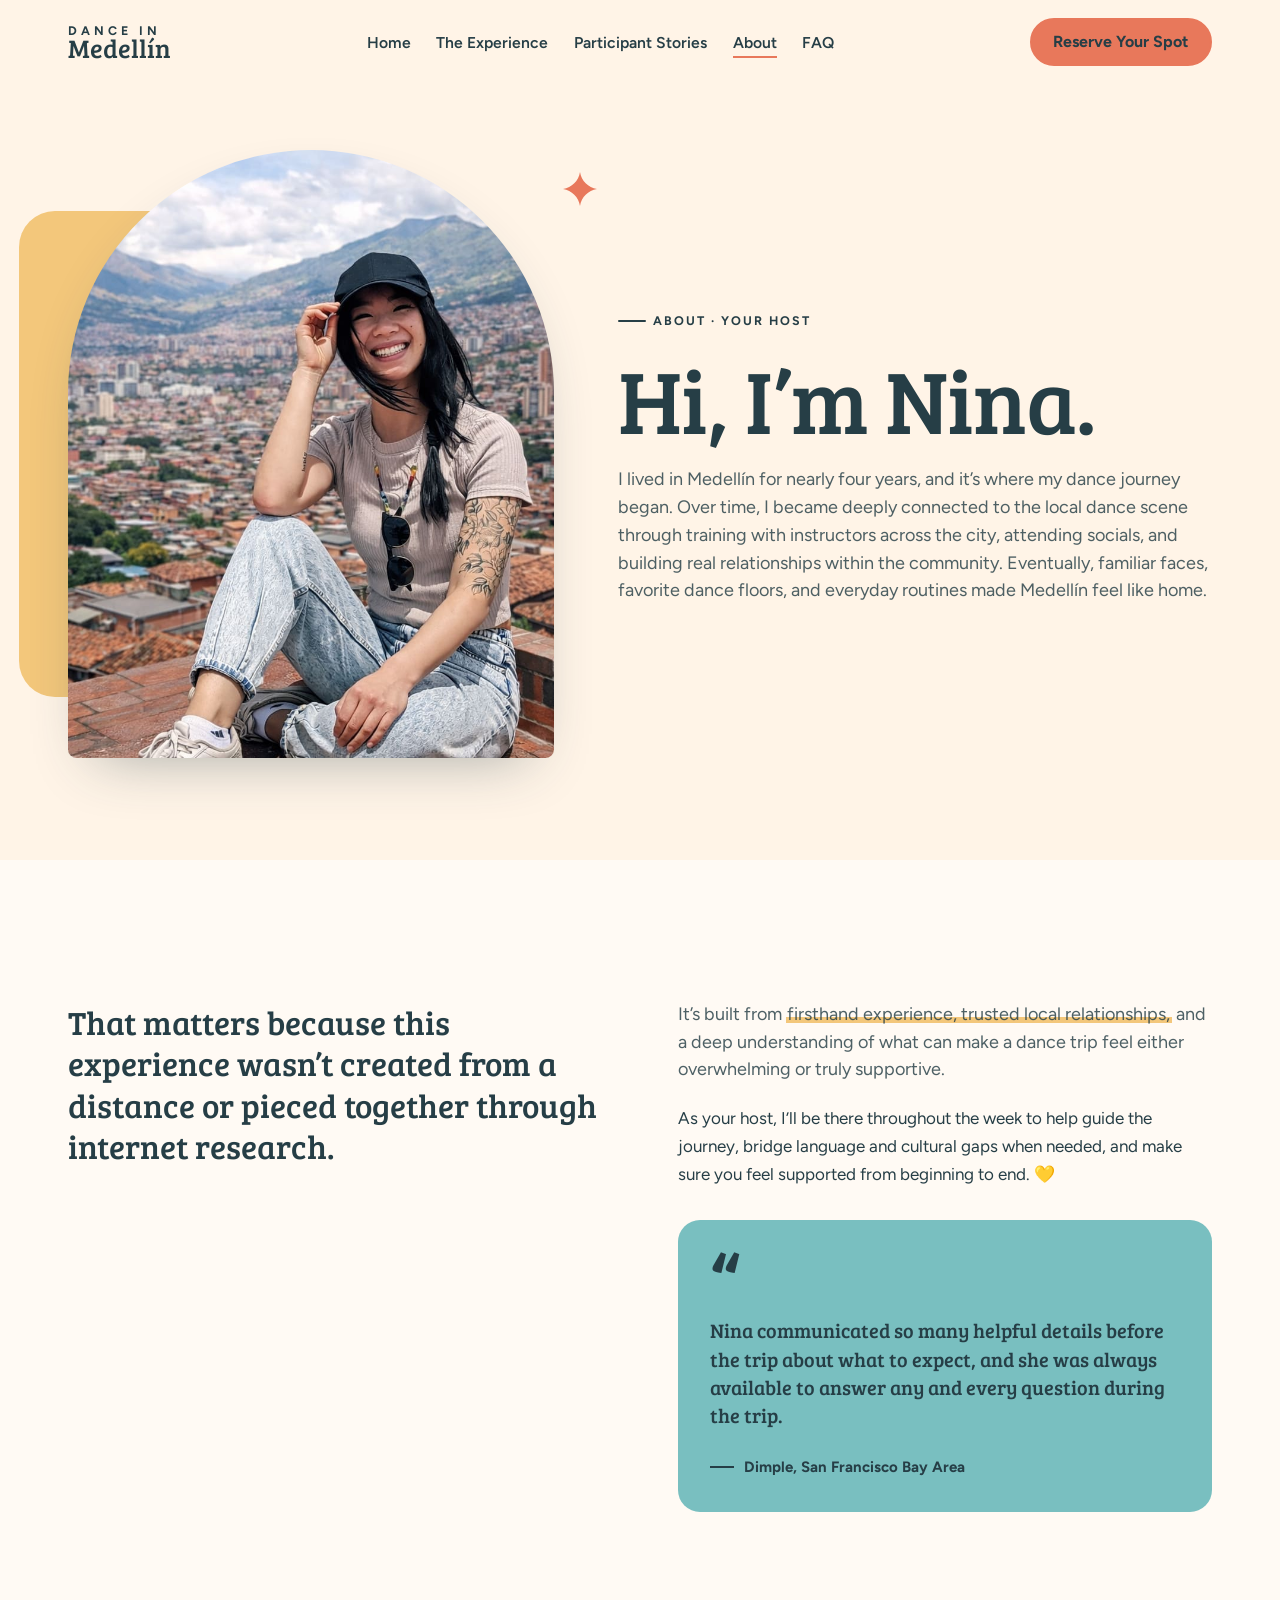
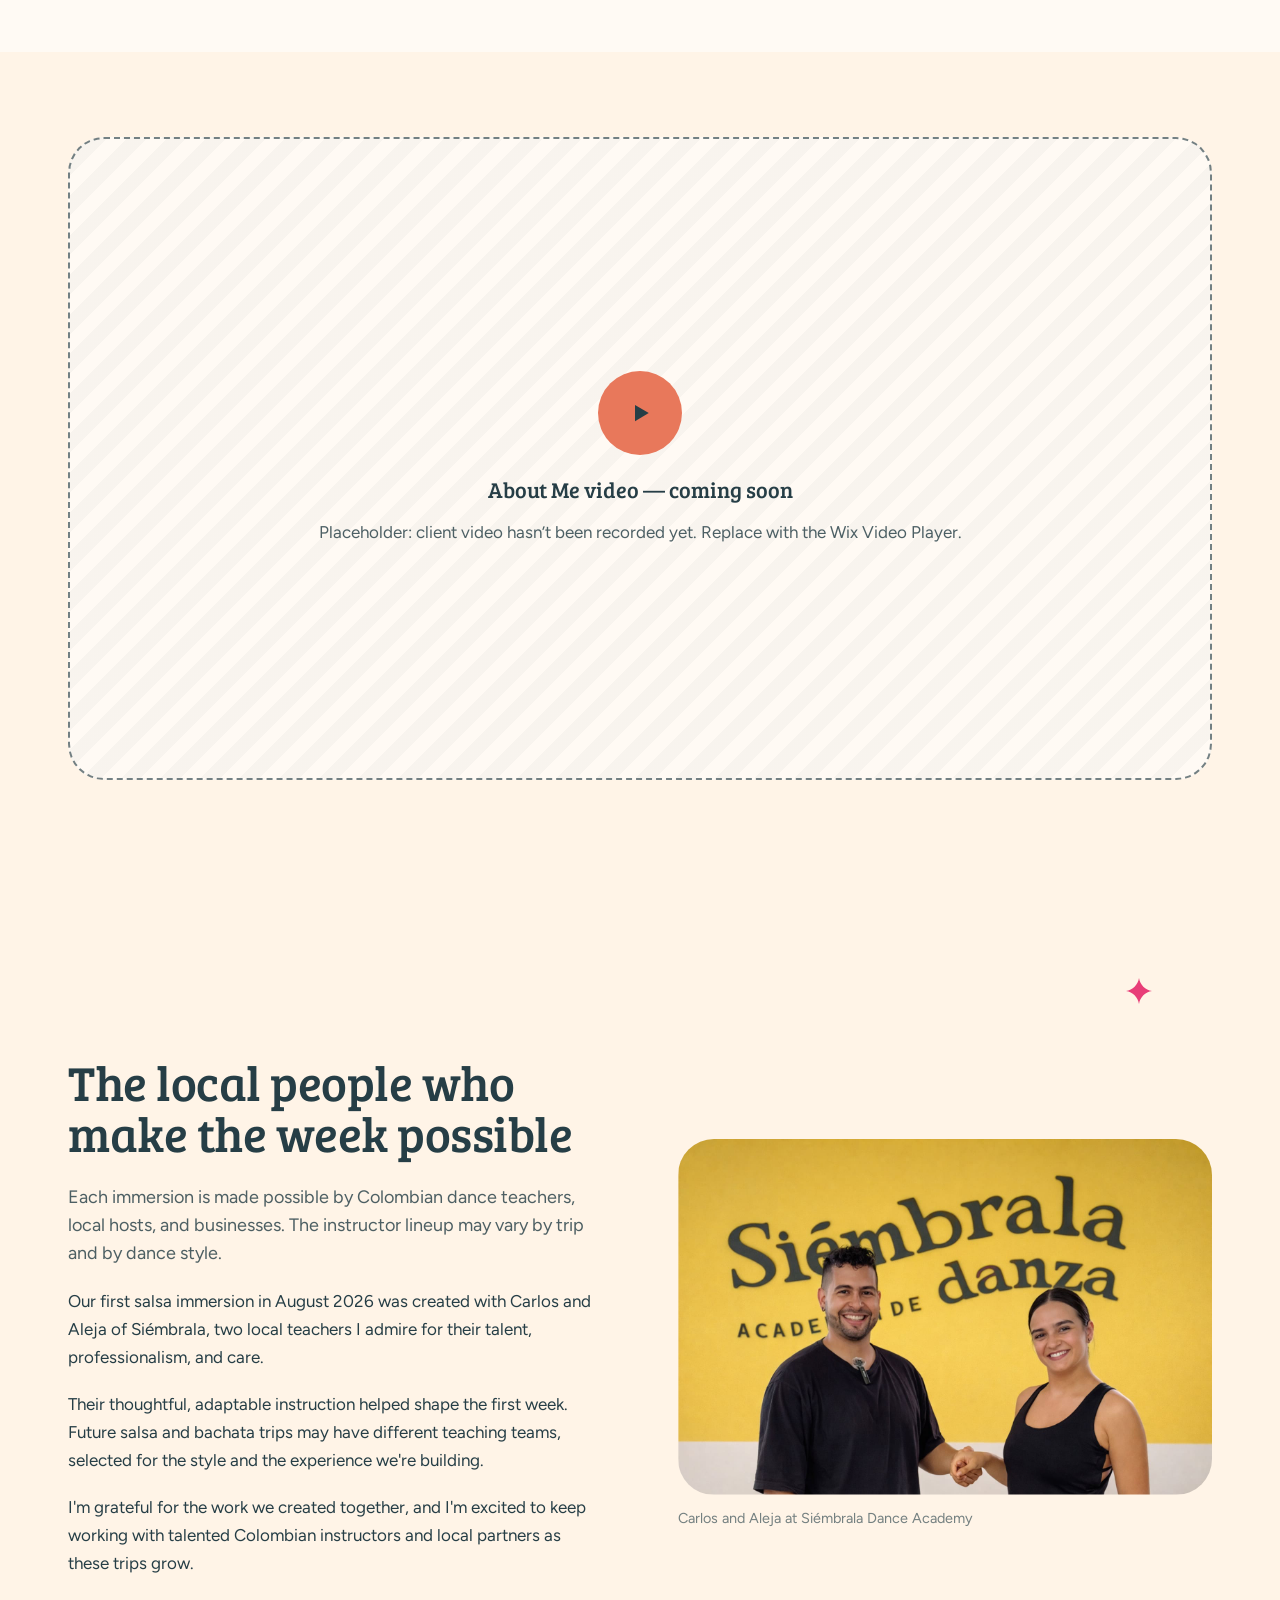
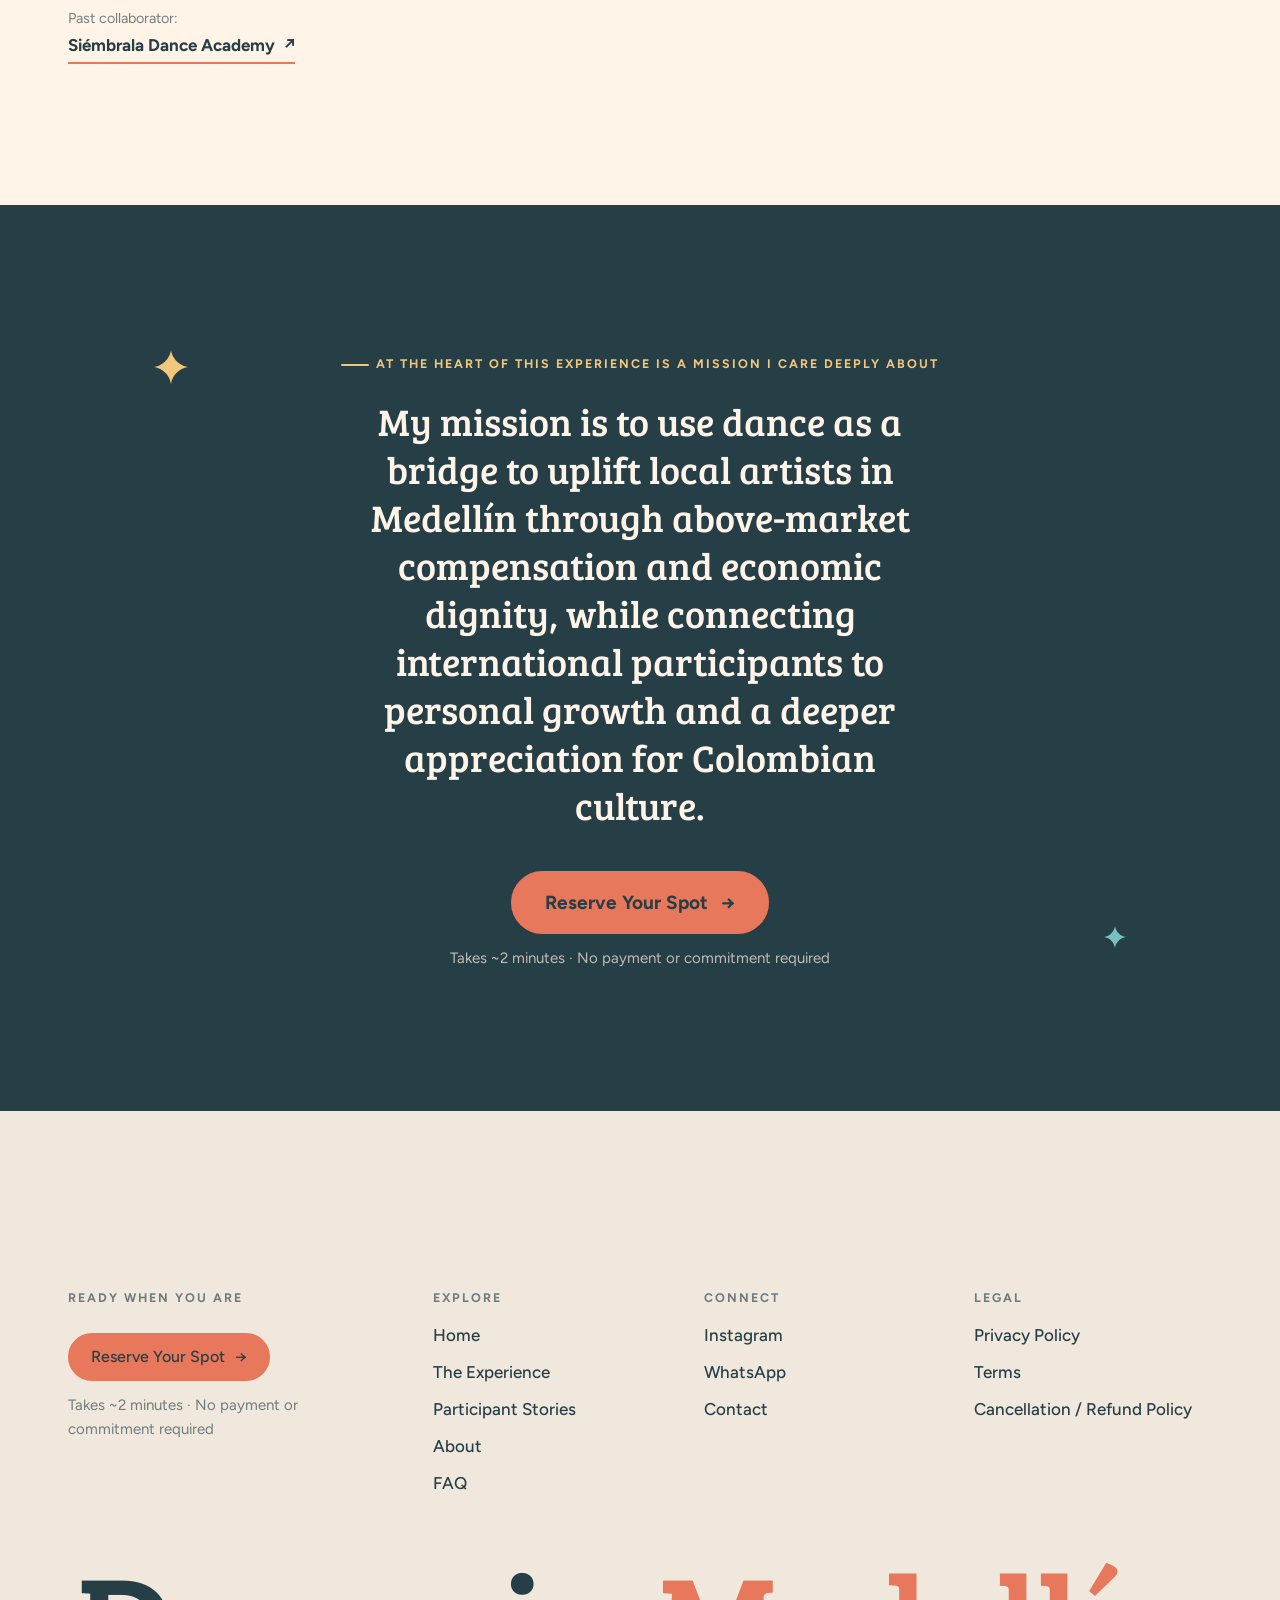
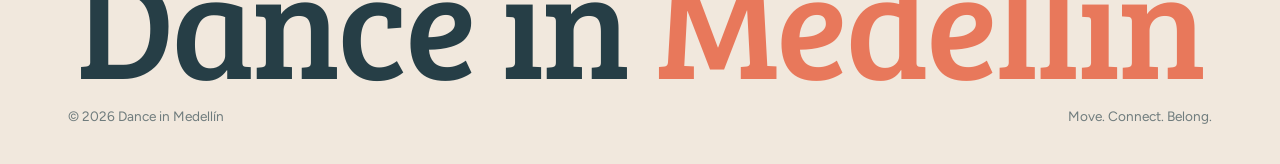
==== about.html @ c053b413 "Dance in Medellín website reference build Co-Authored-By: Claude Opus 5.5 <noreply@anthropic.com>" ====
<!doctype html>
<html lang="en" class="no-js">
<head>
  <meta charset="utf-8">
  <meta name="viewport" content="width=device-width, initial-scale=1">
  <title>Hi, I’m Nina | About Dance in Medellín</title>
  <meta name="description" content="Nina lived in Medellín for nearly four years. Dance in Medellín is built from firsthand experience, trusted local relationships, and Colombian dance teachers and partners.">
  <link rel="preconnect" href="https://fonts.googleapis.com">
  <link rel="preconnect" href="https://fonts.gstatic.com" crossorigin>
  <link href="https://fonts.googleapis.com/css2?family=Bree+Serif&family=Figtree:wght@400;500;600;700&display=swap" rel="stylesheet">
  <link rel="stylesheet" href="css/styles.css">
</head>
<body data-page="about">
<main id="main">

  <!-- ============ HERO ============ -->
  <section class="page-hero" data-mouse>
    <span class="spark" style="--s:34px;--c:var(--papaya);top:20%;left:44%" data-depth="-14"></span>
    <div class="container page-hero__grid" style="grid-template-columns:.9fr 1.1fr">
      <div class="page-hero__media" style="order:0">
        <div class="page-hero__shape" aria-hidden="true" data-depth="12" style="background:var(--mango);right:auto;left:-10%"></div>
        <div class="zoom main" data-reveal="scale" data-depth="-6"><img src="images/nina.jpg" alt="Nina, founder of Dance in Medellín, smiling at a scenic viewpoint overlooking Medellín, Colombia" fetchpriority="high"></div>
      </div>
      <div>
        <p class="eyebrow" data-reveal>About · Your host</p>
        <h1 data-split style="font-size:clamp(3rem,7vw,6.5rem)">Hi, I’m Nina.</h1>
        <p class="lead" data-reveal style="--d:.35s">I lived in Medellín for nearly four years, and it’s where my dance journey began. Over time, I became deeply connected to the local dance scene through training with instructors across the city, attending socials, and building real relationships within the community. Eventually, familiar faces, favorite dance floors, and everyday routines made Medellín feel like home.</p>
      </div>
    </div>
  </section>

  <!-- ============ WHY IT MATTERS ============ -->
  <section class="section bg-paper">
    <div class="container split-block" style="align-items:start">
      <div>
        <p class="big-quote" data-reveal>That matters because this experience wasn’t created from a distance or pieced together through internet research.</p>
      </div>
      <div>
        <p class="lead" data-reveal>It’s built from <span class="mark">firsthand experience, trusted local relationships,</span> and a deep understanding of what can make a dance trip feel either overwhelming or truly supportive.</p>
        <p data-reveal>As your host, I’ll be there throughout the week to help guide the journey, bridge language and cultural gaps when needed, and make sure you feel supported from beginning to end. 💛</p>
        <figure class="quote-card" data-reveal style="margin:2rem 0 0;background:var(--blue)">
          <div class="quote-mark" aria-hidden="true" style="color:var(--ink)">“</div>
          <blockquote>Nina communicated so many helpful details before the trip about what to expect, and she was always available to answer any and every question during the trip.</blockquote>
          <cite>Dimple, San Francisco Bay Area</cite>
        </figure>
      </div>
    </div>
  </section>

  <!-- ============ VIDEO (placeholder) ============ -->
  <section class="section--tight">
    <div class="container">
      <div class="placeholder placeholder--video" data-reveal="scale" role="img" aria-label="Video placeholder: About Me video not recorded yet">
        <div class="play" aria-hidden="true"><svg width="30" height="30" viewBox="0 0 24 24"><path fill="#263E46" d="M8 5.5v13l11-6.5z"/></svg></div>
        <strong>About Me video — coming soon</strong>
        <span>Placeholder: client video hasn’t been recorded yet. Replace with the Wix Video Player.</span>
      </div>
    </div>
  </section>

  <!-- ============ LOCAL PEOPLE ============ -->
  <section class="section">
    <span class="spark spark--b" style="--s:26px;--c:var(--pink);top:12%;right:10%"></span>
    <div class="container split-block split-block--rev">
      <div>
        <div class="zoom" data-reveal="clip" style="aspect-ratio:3/2;border-radius:var(--radius-lg)"><img src="images/carlos-aleja.jpg" alt="Colombian salsa instructors Carlos and Aleja at Siémbrala Dance Academy in Medellín" loading="lazy"></div>
        <p class="muted" data-reveal style="font-size:.9rem;margin-top:.8rem">Carlos and Aleja at Siémbrala Dance Academy</p>
      </div>
      <div>
        <p class="eyebrow" data-reveal>Colombian partners</p>
        <h2 data-split>The local people who make the week possible</h2>
        <p class="lead" data-reveal>Each immersion is made possible by Colombian dance teachers, local hosts, and businesses. The instructor lineup may vary by trip and by dance style.</p>
        <p data-reveal>Our first salsa immersion in August 2026 was created with Carlos and Aleja of Siémbrala, two local teachers I admire for their talent, professionalism, and care.</p>
        <p data-reveal>Their thoughtful, adaptable instruction helped shape the first week. Future salsa and bachata trips may have different teaching teams, selected for the style and the experience we're building.</p>
        <p data-reveal>I'm grateful for the work we created together, and I'm excited to keep working with talented Colombian instructors and local partners as these trips grow.</p>
        <p data-reveal style="margin-top:1.6rem"><span class="muted" style="font-size:.9rem">Past collaborator:</span><br>
          <a class="link-arrow" href="https://www.instagram.com/siembraladanza/" target="_blank" rel="noopener">Siémbrala Dance Academy <span>↗</span></a></p>
      </div>
    </div>
  </section>

  <!-- ============ MISSION (dark moment) ============ -->
  <section class="section bg-ink mission">
    <span class="spark" style="--s:34px;--c:var(--mango);top:16%;left:12%"></span>
    <span class="spark spark--b" style="--s:22px;--c:var(--blue);bottom:18%;right:12%"></span>
    <div class="container">
      <p class="eyebrow" data-reveal style="color:var(--mango)">At the heart of this experience is a mission I care deeply about</p>
      <p class="big-quote" data-reveal style="font-size:clamp(1.6rem,3vw,2.6rem)">My mission is to use dance as a bridge to uplift local artists in Medellín through above-market compensation and economic dignity, while connecting international participants to personal growth and a deeper appreciation for Colombian culture.</p>
      <div class="cta-block center" data-reveal style="margin-top:2.6rem">
        <a class="btn" href="reserve.html">Reserve Your Spot <span class="arrow">→</span></a>
        <p class="cta-note">Takes ~2 minutes · No payment or commitment required</p>
      </div>
    </div>
  </section>

</main>
<script src="js/main.js"></script>
</body>
</html>
---- css/styles.css ----
/* =========================================================
   Dance in Medellín — Eterna Primavera design system
   Colors + type taken from the client brand book (Canva).
   Breakpoints mirror Wix Studio: desktop > 1000 / tablet ≤ 1000 / mobile ≤ 750
   ========================================================= */

:root {
  /* Brand palette — six colors, distinct jobs */
  --ink: #263E46;          /* Tropical Ink — anchor + primary text */
  --papaya: #E8785B;       /* Papaya — CTA + warmth */
  --mango: #F3C77B;        /* Mango Cream — sunlit support */
  --coconut: #FFF4E7;      /* Coconut — primary canvas */
  --blue: #79BFC0;         /* Caribbean Blue — balance + variety */
  --pink: #E83E78;         /* Bougainvillea — special-moment accent */

  /* Neutral tints used inside the brand book itself */
  --paper: #FFFAF4;
  --sand: #F1E8DD;
  --ink-80: rgba(38, 62, 70, .82);
  --ink-60: rgba(38, 62, 70, .64);
  --ink-12: rgba(38, 62, 70, .12);

  /* Type */
  --font-head: "Bree Serif", Georgia, serif;
  --font-body: "Figtree", "Proxima Nova", system-ui, sans-serif;

  --fs-hero: clamp(2.9rem, 6.4vw, 6.25rem);
  --fs-h1: clamp(2.5rem, 5vw, 4.5rem);
  --fs-h2: clamp(2.1rem, 3.8vw, 3.5rem);
  --fs-h3: clamp(1.4rem, 2vw, 1.75rem);
  --fs-lead: clamp(1.125rem, 1.4vw, 1.3rem);
  --fs-body: 1.0625rem;
  --fs-small: .9375rem;
  --fs-label: .78rem;

  /* Layout */
  --max: 1240px;
  --gutter: clamp(20px, 4vw, 48px);
  --section: clamp(80px, 11vw, 150px);
  --radius: 22px;
  --radius-lg: 36px;

  --ease: cubic-bezier(.22, .9, .3, 1);
  --shadow: 0 24px 60px -28px rgba(38, 62, 70, .45);
}

*, *::before, *::after { box-sizing: border-box; }
html { scroll-behavior: smooth; -webkit-text-size-adjust: 100%; overflow-x: clip; }
body {
  margin: 0;
  background: var(--coconut);
  color: var(--ink);
  font-family: var(--font-body);
  font-size: var(--fs-body);
  line-height: 1.65;
  overflow-x: clip;
  -webkit-font-smoothing: antialiased;
}
img { display: block; max-width: 100%; height: auto; }
a { color: inherit; }
button { font: inherit; color: inherit; }
::selection { background: var(--mango); color: var(--ink); }

h1, h2, h3, h4 {
  font-family: var(--font-head);
  font-weight: 400;
  line-height: 1.05;
  letter-spacing: -.01em;
  margin: 0 0 .5em;
  text-wrap: balance;
}
h1 { font-size: var(--fs-h1); }
h2 { font-size: var(--fs-h2); }
h3 { font-size: var(--fs-h3); line-height: 1.15; }
p { margin: 0 0 1.1em; text-wrap: pretty; }
p:last-child { margin-bottom: 0; }

.container { width: 100%; max-width: var(--max); margin-inline: auto; padding-inline: var(--gutter); }
.section { padding-block: var(--section); position: relative; }
.section--tight { padding-block: calc(var(--section) * .6); }
.bg-blue { background: var(--blue); }
.bg-mango { background: var(--mango); }
.bg-ink { background: var(--ink); color: var(--coconut); }
.bg-paper { background: var(--paper); }
.bg-sand { background: var(--sand); }

.eyebrow {
  display: inline-flex; align-items: center; gap: .6em;
  font-family: var(--font-body);
  font-size: var(--fs-label);
  font-weight: 700;
  letter-spacing: .16em;
  text-transform: uppercase;
  margin: 0 0 1.4rem;
}
.eyebrow::before {
  content: ""; width: 28px; height: 2px; background: currentColor; border-radius: 2px;
}
.lead { font-size: var(--fs-lead); line-height: 1.55; color: var(--ink-80); }
.bg-ink .lead { color: rgba(255, 244, 231, .82); }
.muted { color: var(--ink-60); }
.center { text-align: center; }
.center .eyebrow { justify-content: center; }
.measure { max-width: 60ch; }
.measure-sm { max-width: 46ch; }
.center.measure, .center .measure { margin-inline: auto; }

/* Mango marker highlight under key words */
.mark {
  background: linear-gradient(transparent 62%, var(--mango) 62%, var(--mango) 92%, transparent 92%);
  background-size: 0% 100%;
  background-repeat: no-repeat;
  transition: background-size 1.1s var(--ease) .5s;
  padding-inline: .06em;
}
.is-in .mark, .mark.is-in { background-size: 100% 100%; }
.bg-mango .mark { background-image: linear-gradient(transparent 62%, var(--coconut) 62%, var(--coconut) 92%, transparent 92%); }

/* ---------- Buttons ---------- */
.btn {
  --bg: var(--papaya); --fg: var(--ink);
  position: relative; isolation: isolate; overflow: hidden;
  display: inline-flex; align-items: center; gap: .65em;
  padding: 1.05em 1.7em;
  border: 2px solid var(--bg);
  border-radius: 999px;
  background: var(--bg);
  color: var(--fg);
  font-family: var(--font-body);
  font-size: 1.1875rem;  /* large text so Ink on Papaya meets 3:1 */
  font-weight: 700;
  line-height: 1;
  text-decoration: none;
  cursor: pointer;
  transition: transform .4s var(--ease), color .35s var(--ease), border-color .35s;
}
.btn::before {
  content: ""; position: absolute; inset: 0; z-index: -1;
  background: var(--ink);
  transform: translateY(101%);
  border-radius: inherit;
  transition: transform .45s var(--ease);
}
.btn:hover, .btn:focus-visible { color: var(--coconut); border-color: var(--ink); transform: translateY(-2px); }
.btn:hover::before, .btn:focus-visible::before { transform: translateY(0); }
.btn .arrow { transition: transform .4s var(--ease); }
.btn:hover .arrow { transform: translateX(4px); }

.btn--ghost { --bg: transparent; --fg: var(--ink); border-color: var(--ink); }
.btn--light { --bg: var(--coconut); --fg: var(--ink); }
.btn--light::before { background: var(--papaya); }
.btn--light:hover, .btn--light:focus-visible { color: var(--ink); border-color: var(--papaya); }
.bg-ink .btn--ghost { --fg: var(--coconut); border-color: var(--coconut); }
.bg-ink .btn--ghost::before { background: var(--coconut); }
.bg-ink .btn--ghost:hover { color: var(--ink); border-color: var(--coconut); }
.btn--sm { font-size: 1rem; padding: .85em 1.3em; }

.cta-block { display: flex; flex-direction: column; align-items: flex-start; gap: .75rem; }
.center .cta-block, .cta-block.center { align-items: center; }
.cta-note { font-family: var(--font-body); font-size: var(--fs-small); color: var(--ink-60); margin: 0; }
.bg-ink .cta-note { color: rgba(255, 244, 231, .7); }
.cta-row { display: flex; flex-wrap: wrap; align-items: center; gap: 1.25rem 2rem; }

.link-arrow {
  display: inline-flex; align-items: center; gap: .5em;
  font-weight: 700; text-decoration: none;
  border-bottom: 2px solid var(--papaya);
  padding-bottom: .2em;
  transition: gap .3s var(--ease), border-color .3s;
}
.link-arrow:hover { gap: .9em; border-color: var(--ink); }
.bg-ink .link-arrow:hover { border-color: var(--coconut); }

/* ---------- Header ---------- */
.site-header {
  position: fixed; inset: 0 0 auto; z-index: 50;
  transition: background .4s, box-shadow .4s, transform .5s var(--ease);
}
.site-header.is-scrolled { background: rgba(255, 244, 231, .94); backdrop-filter: blur(10px); box-shadow: 0 1px 0 var(--ink-12); }
.site-header.is-hidden { transform: translateY(-100%); }
.nav {
  display: flex; align-items: center; justify-content: space-between; gap: 1.5rem;
  height: 84px;
}
.wordmark {
  /* PLACEHOLDER — client logo is still in progress. Swap for final logo file. */
  display: inline-flex; flex-direction: column; line-height: .9;
  font-family: var(--font-head); text-decoration: none; color: var(--ink);
}
.wordmark small { font-size: .78rem; letter-spacing: .32em; text-transform: uppercase; font-family: var(--font-body); font-weight: 700; }
.wordmark span { font-size: 1.65rem; }
.nav-links { display: flex; align-items: center; gap: clamp(1rem, 2vw, 2rem); list-style: none; margin: 0; padding: 0; }
.nav-links a {
  position: relative; text-decoration: none; font-weight: 600; font-size: .98rem; padding-block: .4em;
}
.nav-links a::after {
  content: ""; position: absolute; left: 0; right: 0; bottom: 0; height: 2px;
  background: var(--papaya); transform: scaleX(0); transform-origin: right;
  transition: transform .4s var(--ease);
}
.nav-links a:hover::after, .nav-links a[aria-current="page"]::after { transform: scaleX(1); transform-origin: left; }
.nav-cta { display: flex; align-items: center; gap: 1rem; }
.nav-cta .btn { font-size: 1rem; padding: .85em 1.35em; }
.burger {
  display: none; width: 48px; height: 48px; border: 0; border-radius: 50%;
  background: var(--ink); cursor: pointer; position: relative;
}
.burger span, .burger::before, .burger::after {
  content: ""; position: absolute; left: 14px; right: 14px; height: 2px; background: var(--coconut);
  transition: transform .4s var(--ease), opacity .3s;
}
.burger::before { top: 18px; } .burger span { top: 23px; } .burger::after { top: 28px; }
.menu-open .burger::before { transform: translateY(5px) rotate(45deg); }
.menu-open .burger span { opacity: 0; }
.menu-open .burger::after { transform: translateY(-5px) rotate(-45deg); }

.mobile-menu {
  position: fixed; inset: 0; z-index: 40;
  background: var(--ink); color: var(--coconut);
  display: flex; flex-direction: column; justify-content: center;
  padding: 110px var(--gutter) 40px;
  clip-path: circle(0 at calc(100% - 44px) 42px);
  transition: clip-path .7s var(--ease);
  visibility: hidden;
}
.menu-open .mobile-menu { clip-path: circle(150% at calc(100% - 44px) 42px); visibility: visible; }
.menu-open .site-header { background: transparent; box-shadow: none; }
.menu-open .wordmark { color: var(--coconut); }
.menu-open .burger { background: var(--papaya); }
.mobile-menu ul { list-style: none; margin: 0 0 2rem; padding: 0; }
.mobile-menu li { overflow: hidden; }
.mobile-menu a.m-link {
  display: block; font-family: var(--font-head); font-size: clamp(2rem, 8vw, 3rem);
  text-decoration: none; padding: .15em 0;
  transform: translateY(110%); transition: transform .6s var(--ease);
}
.menu-open .mobile-menu a.m-link { transform: none; }
.mobile-menu li:nth-child(2) a { transition-delay: .05s; } .mobile-menu li:nth-child(3) a { transition-delay: .1s; }
.mobile-menu li:nth-child(4) a { transition-delay: .15s; } .mobile-menu li:nth-child(5) a { transition-delay: .2s; }
.mobile-menu li:nth-child(6) a { transition-delay: .25s; }
.mobile-menu a[aria-current="page"] { color: var(--mango); }

/* ---------- Decorative sparks (minimal tropical accents) ---------- */
.spark { position: absolute; pointer-events: none; z-index: 1; width: var(--s, 34px); height: var(--s, 34px); color: var(--c, var(--mango)); }
.spark svg { width: 100%; height: 100%; animation: float 7s ease-in-out infinite; }
.spark--b svg { animation-duration: 9s; animation-delay: -3s; }
@keyframes float {
  0%, 100% { transform: translate(0, 0) rotate(0deg); }
  50% { transform: translate(0, -14px) rotate(12deg); }
}

.blob { position: absolute; border-radius: 50%; filter: blur(0); pointer-events: none; }

/* ---------- Reveal animations ---------- */
.js [data-reveal] { opacity: 0; transform: translateY(40px); transition: opacity 1s var(--ease), transform 1s var(--ease); transition-delay: var(--d, 0s); }
.js [data-reveal="left"] { transform: translateX(-50px); }
.js [data-reveal="right"] { transform: translateX(50px); }
.js [data-reveal="scale"] { transform: scale(.92); }
.js [data-reveal="clip"] { transform: none; opacity: 1; }
.js [data-reveal="clip"] > img { clip-path: inset(100% 0 0 0); scale: 1.15; transition: clip-path 1.3s var(--ease), scale 1.6s var(--ease), transform 1.2s var(--ease); transition-delay: var(--d, 0s); }
.js [data-reveal].is-in { opacity: 1; transform: none; }
.js [data-reveal="clip"].is-in > img { clip-path: inset(0 0 0 0); scale: 1; }

/* Word-by-word headline reveal */
.split .w { display: inline-block; overflow: hidden; vertical-align: top; padding-bottom: .08em; margin-bottom: -.08em; }
.split .w > span { display: inline-block; transform: translateY(105%); transition: transform 1s var(--ease); transition-delay: calc(var(--i) * 70ms + var(--d, 0s)); }
.split.is-in .w > span, .no-js .split .w > span { transform: none; }

/* Image hover zoom */
.zoom { overflow: hidden; border-radius: var(--radius); }
.zoom img { width: 100%; height: 100%; object-fit: cover; transition: transform 1.2s var(--ease); }
.zoom:hover img, a:hover .zoom img, .card:hover .zoom img { transform: scale(1.06); }

/* Parallax helper (JS sets --py) */
[data-parallax] { will-change: transform; transform: translate3d(0, var(--py, 0px), 0); }

/* ---------- Marquee band ---------- */
.marquee { background: var(--ink); color: var(--coconut); overflow: hidden; padding-block: 1.1rem; position: relative; z-index: 2; }
.marquee__track { display: flex; width: max-content; animation: marquee 38s linear infinite; }
.marquee__item { display: flex; align-items: center; gap: 2rem; padding-right: 2rem; font-family: var(--font-head); font-size: clamp(1.3rem, 2.2vw, 1.9rem); white-space: nowrap; }
.marquee__item i { font-style: normal; color: var(--mango); font-size: .8em; }
@keyframes marquee { to { transform: translateX(-50%); } }
.marquee:hover .marquee__track { animation-play-state: paused; }

/* =========================================================
   HOME — HERO
   ========================================================= */
.hero { position: relative; padding-top: 120px; padding-bottom: clamp(60px, 8vw, 110px); overflow: hidden; }
.hero__grid { display: grid; grid-template-columns: 1.05fr .95fr; gap: clamp(24px, 4vw, 64px); align-items: center; position: relative; }
.hero__panel {
  /* Caribbean Blue shape behind the photo — the mockup's colored hero panel */
  position: absolute; top: 0; right: 0; width: 44%; height: 86%;
  background: var(--blue); border-radius: 0 0 0 var(--radius-lg);
  z-index: 0;
}
.hero__copy { position: relative; z-index: 3; padding-block: 40px; }
.hero__title { font-family: var(--font-head); font-size: clamp(2.9rem, 5.5vw, 5.4rem); line-height: 1; letter-spacing: -.015em; text-wrap: balance; margin-bottom: 1.6rem; }
.hero__title .line { display: block; }
.hero__title .accent { color: var(--papaya); }
.hero__intro { font-size: var(--fs-lead); color: var(--ink-80); max-width: 52ch; margin-bottom: 2.2rem; }

.hero__visual { position: relative; z-index: 2; }
.hero__ghost {
  position: absolute; top: 0; right: 0; z-index: 1;
  font-family: var(--font-head); font-size: clamp(4.5rem, 8.6vw, 8.4rem); line-height: .86;
  color: transparent; -webkit-text-stroke: 2px rgba(255, 244, 231, .85);
  text-align: right; pointer-events: none; user-select: none;
}
.hero__photo {
  position: relative; z-index: 2; margin-left: auto; margin-right: 10%; margin-top: clamp(110px, 10vw, 150px);
  width: min(440px, 82%); aspect-ratio: 3 / 4.3;
  border-radius: 999px 999px var(--radius-lg) var(--radius-lg);
  overflow: hidden; box-shadow: var(--shadow);
}
.hero__photo img { width: 100%; height: 100%; object-fit: cover; object-position: 50% 30%; }
.hero__badge {
  position: absolute; z-index: 4; left: 0; bottom: 14%;
  width: 150px; height: 150px; border-radius: 50%;
  background: var(--papaya); color: var(--ink);
  display: grid; place-content: center; text-align: center;
  font-weight: 700; font-size: .85rem; line-height: 1.25;
  box-shadow: var(--shadow);
}
.hero__badge strong { display: block; font-family: var(--font-head); font-weight: 400; font-size: 2rem; line-height: 1; margin-block: .15rem; }
.hero__chip {
  position: absolute; z-index: 4; right: 2%; top: 58%;
  background: var(--coconut); border-radius: 999px; padding: .7rem 1.1rem;
  font-weight: 700; font-size: .9rem; box-shadow: var(--shadow);
  display: flex; align-items: center; gap: .5rem;
}
.hero__chip::before { content: ""; width: 10px; height: 10px; border-radius: 50%; background: var(--pink); }

.hero__cards { display: flex; gap: 16px; margin-top: 2.8rem; }
.mini-card {
  position: relative; width: 180px; border-radius: var(--radius); overflow: hidden;
  padding: 14px; display: flex; flex-direction: column; gap: 12px;
  transition: transform .5s var(--ease);
}
.mini-card:hover { transform: translateY(-6px) rotate(-1deg); }
.mini-card--mango { background: var(--mango); }
.mini-card--blue { background: var(--blue); }
.mini-card .zoom { aspect-ratio: 4 / 3; border-radius: 14px; }
.mini-card p { font-family: var(--font-head); font-size: 1.15rem; line-height: 1.1; margin: 0; }

/* Glance strip */
.glance { padding-block: clamp(48px, 6vw, 80px); }
.glance__grid { display: grid; grid-template-columns: repeat(4, 1fr); gap: 0; border-top: 2px solid var(--ink); }
.glance__item { padding: 1.6rem 1.4rem 0 0; }
.glance__item + .glance__item { padding-left: 1.4rem; border-left: 1px solid var(--ink-12); }
.glance__num { font-family: var(--font-head); font-size: clamp(2.2rem, 3.6vw, 3.2rem); line-height: 1; color: var(--ink); }
.glance__item p { margin-top: .6rem; color: var(--ink-80); font-size: var(--fs-small); }
.glance__price { margin-top: 2.4rem; display: flex; flex-wrap: wrap; align-items: center; justify-content: space-between; gap: 1.5rem; }
.glance__price p { margin: 0; font-size: var(--fs-lead); }

/* Week feels like — editorial split */
.feel__grid { display: grid; grid-template-columns: 1fr 1fr; gap: clamp(40px, 6vw, 96px); align-items: center; }
.collage { position: relative; height: 640px; }
.collage__img { position: absolute; box-shadow: var(--shadow); }
.collage__img--a { left: 0; top: 0; width: 58%; aspect-ratio: 3 / 4; }
.collage__img--b { right: 0; top: 18%; width: 46%; aspect-ratio: 3 / 4; z-index: 2; border: 8px solid var(--coconut); border-radius: 30px; }
.collage__img--c { left: 18%; bottom: 0; width: 50%; aspect-ratio: 4 / 3; z-index: 3; border: 8px solid var(--coconut); border-radius: 30px; }
.feel__copy p { font-size: 1.125rem; color: var(--ink-80); }
.feel__copy .pull { font-family: var(--font-head); font-size: var(--fs-h3); color: var(--ink); line-height: 1.25; }

/* Why different — staggered cards */
.why__head { display: grid; grid-template-columns: 1.2fr 1fr; gap: 40px; align-items: end; margin-bottom: clamp(48px, 6vw, 80px); }
.why__grid { display: grid; grid-template-columns: repeat(4, 1fr); gap: 24px; }
.why__card:nth-child(even) { margin-top: 70px; }
.card { position: relative; }
.why__card .zoom { aspect-ratio: 3 / 4; margin-bottom: 1.3rem; }
.why__card h3 { margin-bottom: .55rem; }
.why__card p { font-size: var(--fs-small); color: var(--ink-80); }
.why__num { position: absolute; top: 14px; left: 14px; z-index: 2; background: var(--coconut); border-radius: 999px; padding: .3rem .75rem; font-size: .8rem; font-weight: 700; }

.glimpse {
  margin-top: clamp(60px, 8vw, 110px);
  display: grid; grid-template-columns: .9fr 1.1fr; gap: clamp(30px, 5vw, 70px); align-items: center;
  background: var(--mango); border-radius: var(--radius-lg); padding: clamp(32px, 5vw, 64px);
  position: relative; overflow: hidden;
}
.check-list { list-style: none; margin: 0; padding: 0; display: grid; gap: .7rem; }
.check-list li { display: flex; gap: .8rem; align-items: flex-start; line-height: 1.45; }
.check-list li::before {
  content: ""; flex: none; width: 22px; height: 22px; margin-top: .1em; border-radius: 50%;
  background: var(--ink) url("data:image/svg+xml,%3Csvg xmlns='http://www.w3.org/2000/svg' viewBox='0 0 24 24' fill='none' stroke='%23FFF4E7' stroke-width='3.2' stroke-linecap='round' stroke-linejoin='round'%3E%3Cpath d='M6 12.5l4 4 8-9'/%3E%3C/svg%3E") center / 13px no-repeat;
}
.cross-list li::before {
  background: transparent url("data:image/svg+xml,%3Csvg xmlns='http://www.w3.org/2000/svg' viewBox='0 0 24 24' fill='none' stroke='%23263E46' stroke-width='2.6' stroke-linecap='round'%3E%3Cpath d='M8 8l8 8M16 8l-8 8'/%3E%3C/svg%3E") center / 14px no-repeat;
  box-shadow: inset 0 0 0 2px var(--ink);
}
.check-list--2 { grid-template-columns: 1fr 1fr; gap: .8rem 1.5rem; }

/* Testimonials */
.quotes__grid { display: grid; grid-template-columns: repeat(3, 1fr); gap: 24px; margin-top: clamp(40px, 5vw, 64px); }
.quote-card {
  background: var(--coconut); border-radius: var(--radius); padding: 2.2rem 2rem 2rem;
  display: flex; flex-direction: column; gap: 1.6rem; position: relative;
  transition: transform .5s var(--ease), box-shadow .5s;
}
.quote-card:hover { transform: translateY(-8px); box-shadow: var(--shadow); }
.quote-card:nth-child(2) { transform: translateY(32px); }
.quote-card:nth-child(2):hover { transform: translateY(24px); }
.quote-mark { font-family: var(--font-head); font-size: 5rem; line-height: .6; color: var(--papaya); height: 2.2rem; }
.quote-card blockquote { margin: 0; font-family: var(--font-head); font-size: 1.28rem; line-height: 1.38; flex: 1; }
.quote-card cite { font-style: normal; font-weight: 700; font-size: var(--fs-small); display: flex; align-items: center; gap: .6rem; }
.quote-card cite::before { content: ""; width: 24px; height: 2px; background: var(--ink); }

/* Gallery collage with oversized overlay type */
.gallery { position: relative; overflow: hidden; }
.gallery__grid {
  display: grid; grid-template-columns: repeat(12, 1fr); grid-auto-rows: 90px; gap: 16px;
  position: relative;
}
.gallery__grid .zoom { border-radius: 20px; height: 100%; }
.g1 { grid-column: 1 / 4; grid-row: 1 / 4; }
.g2 { grid-column: 4 / 8; grid-row: 2 / 5; }
.g3 { grid-column: 8 / 10; grid-row: 1 / 4; }
.g4 { grid-column: 10 / 13; grid-row: 2 / 5; }
.g5 { grid-column: 1 / 4; grid-row: 4 / 7; }
.g6 { grid-column: 4 / 7; grid-row: 5 / 8; }
.g7 { grid-column: 7 / 10; grid-row: 4 / 7; }
.g8 { grid-column: 10 / 13; grid-row: 5 / 8; }
.gallery__type {
  position: absolute; inset: 50% 0 auto; transform: translateY(-50%); z-index: 4;
  text-align: center; pointer-events: none;
  font-family: var(--font-head); font-size: clamp(3.4rem, 10vw, 9.5rem); line-height: .9;
  color: var(--coconut);
  text-shadow: 0 4px 18px rgba(38, 62, 70, .55), 0 0 60px rgba(38, 62, 70, .35);
}
.gallery__type span:nth-child(2) { color: var(--mango); }

/* Upcoming trips */
.trips__head { display: flex; flex-wrap: wrap; justify-content: space-between; align-items: end; gap: 24px; margin-bottom: clamp(40px, 5vw, 64px); }
.trips__grid { display: grid; grid-template-columns: 1fr 1fr; gap: 28px; }
.trip-card {
  background: var(--paper); border-radius: var(--radius-lg); overflow: hidden;
  display: grid; grid-template-columns: .85fr 1fr; min-height: 420px;
  transition: transform .5s var(--ease), box-shadow .5s;
}
.trip-card:hover { transform: translateY(-8px); box-shadow: var(--shadow); }
.trip-card .zoom { border-radius: 0; height: 100%; }
.trip-card__body { padding: 2rem 2rem 2.2rem; display: flex; flex-direction: column; gap: 1rem; }
.date-chip { align-self: flex-start; background: var(--ink); color: var(--coconut); border-radius: 999px; padding: .4rem .9rem; font-size: .85rem; font-weight: 700; }
.trip-card h3 { font-size: clamp(1.8rem, 2.6vw, 2.3rem); margin: 0; }
.trip-card dl { margin: 0; display: grid; gap: .6rem; font-size: var(--fs-small); }
.trip-card dt { font-weight: 700; font-size: .75rem; letter-spacing: .12em; text-transform: uppercase; color: var(--ink-60); }
.trip-card dd { margin: 0; }
.price { font-family: var(--font-head); font-size: 1.6rem; line-height: 1; }
.price small { font-family: var(--font-body); font-size: .85rem; color: var(--ink-60); }
.trip-card .btn { margin-top: auto; align-self: flex-start; }
.trips__note { margin-top: 2.4rem; display: grid; grid-template-columns: 1fr auto; gap: 24px; align-items: center; }
.trips__note p { margin: 0; }

/* Meet Nina split */
.nina__grid { display: grid; grid-template-columns: .9fr 1.1fr; gap: clamp(40px, 6vw, 100px); align-items: center; }
.nina__photo { position: relative; }
.nina__photo .zoom { aspect-ratio: 4 / 5; border-radius: 999px 999px var(--radius-lg) var(--radius-lg); }
.nina__photo::before {
  content: ""; position: absolute; inset: 28px -28px -28px 28px; border-radius: 999px 999px var(--radius-lg) var(--radius-lg);
  background: var(--mango); z-index: -1;
}
.nina__photo { isolation: isolate; }
.sig { font-family: var(--font-head); font-size: 1.4rem; color: var(--papaya); }

/* Undecided — the page's one dark moment */
.undecided { overflow: hidden; }
.undecided__grid { display: grid; grid-template-columns: 1.1fr .9fr; gap: clamp(40px, 6vw, 90px); align-items: center; }
.contact-tiles { display: grid; grid-template-columns: 1fr 1fr; gap: 14px; }
.contact-tile {
  border: 1.5px solid rgba(255, 244, 231, .28); border-radius: var(--radius); padding: 1.4rem;
  text-decoration: none; display: flex; flex-direction: column; gap: .4rem; min-height: 150px;
  transition: background .4s, border-color .4s, transform .4s var(--ease), color .4s;
}
.contact-tile:hover { background: var(--coconut); color: var(--ink); border-color: var(--coconut); transform: translateY(-4px); }
.contact-tile .ico { width: 34px; height: 34px; margin-bottom: auto; color: var(--mango); }
.contact-tile:hover .ico { color: var(--papaya); }
.contact-tile strong { font-family: var(--font-head); font-weight: 400; font-size: 1.25rem; line-height: 1.15; }
.contact-tile span { font-size: .85rem; opacity: .75; }
.closing-line { font-family: var(--font-head); font-size: var(--fs-h2); line-height: 1.05; margin-top: clamp(60px, 8vw, 110px); padding-top: clamp(40px, 5vw, 64px); border-top: 1px solid rgba(255, 244, 231, .2); display: flex; flex-wrap: wrap; justify-content: space-between; align-items: center; gap: 2rem; }
.closing-line span { color: var(--mango); }

/* =========================================================
   INNER PAGES
   ========================================================= */
.page-hero { padding-top: 150px; padding-bottom: clamp(60px, 8vw, 110px); position: relative; overflow: hidden; }
.page-hero__grid { display: grid; grid-template-columns: 1.1fr .9fr; gap: clamp(32px, 5vw, 80px); align-items: center; }
.page-hero h1 { font-size: clamp(2.6rem, 5.4vw, 5rem); line-height: 1; margin-bottom: 1.4rem; }
.page-hero__media { position: relative; }
.page-hero__media .main { aspect-ratio: 4 / 5; border-radius: 999px 999px var(--radius-lg) var(--radius-lg); box-shadow: var(--shadow); }
.page-hero__media .inset { position: absolute; left: -12%; bottom: -6%; width: 46%; aspect-ratio: 1; border: 8px solid var(--coconut); border-radius: 50%; z-index: 2; box-shadow: var(--shadow); }
.page-hero__shape { position: absolute; z-index: -1; top: 10%; right: -8%; width: 70%; height: 80%; background: var(--blue); border-radius: var(--radius-lg); }
.page-hero__media { isolation: isolate; }

.split-block { display: grid; grid-template-columns: 1fr 1fr; gap: clamp(40px, 6vw, 100px); align-items: center; }
.split-block--rev > :first-child { order: 2; }
.split-block .zoom { aspect-ratio: 4 / 5; }
.stack-imgs { position: relative; padding-bottom: 18%; }
.stack-imgs .zoom:first-child { width: 78%; aspect-ratio: 3 / 4; }
.stack-imgs .zoom:last-child { position: absolute; right: 0; bottom: 0; width: 52%; aspect-ratio: 3 / 4; border: 8px solid var(--coconut); border-radius: 30px; }
.bg-blue .stack-imgs .zoom:last-child { border-color: var(--blue); }

.big-quote { font-family: var(--font-head); font-size: clamp(1.5rem, 2.6vw, 2.2rem); line-height: 1.25; margin: 0; }

.trio { display: grid; grid-template-columns: 1.2fr 1fr 1fr; gap: 18px; margin-top: clamp(40px, 5vw, 64px); }
.trio .zoom { aspect-ratio: 3 / 4; }
.trio .zoom:first-child { aspect-ratio: auto; grid-row: span 1; }
.trio figure { margin: 0; }
.trio figcaption { font-size: .85rem; margin-top: .6rem; color: var(--ink-80); }

/* Sample week calendar */
.legend { display: flex; flex-wrap: wrap; gap: .6rem 1.4rem; margin: 1.6rem 0 2.4rem; font-size: var(--fs-small); font-weight: 600; }
.legend span { display: inline-flex; align-items: center; gap: .5rem; }
.legend i { width: 12px; height: 12px; border-radius: 50%; display: inline-block; }
.dot-lesson { background: var(--papaya); }
.dot-social { background: var(--pink); }
.dot-culture { background: var(--mango); }
.dot-free { background: var(--blue); }
.dot-travel { background: var(--ink); }
.week { display: grid; grid-template-columns: repeat(7, 1fr); gap: 12px; }
.day {
  background: var(--paper); border-radius: 20px; padding: 1.1rem 1rem 1.3rem;
  display: flex; flex-direction: column; gap: .7rem; min-height: 260px;
  border: 1.5px solid var(--ink-12);
  transition: transform .45s var(--ease), border-color .4s, box-shadow .45s;
}
.day:hover { transform: translateY(-6px); border-color: var(--ink); box-shadow: var(--shadow); }
.day__label { font-size: .72rem; letter-spacing: .14em; text-transform: uppercase; font-weight: 700; color: var(--ink-60); }
.day__name { font-family: var(--font-head); font-size: 1.35rem; line-height: 1; }
.day ul { list-style: none; margin: 0; padding: 0; display: grid; gap: .45rem; }
.day li { display: flex; gap: .5rem; align-items: baseline; font-size: .88rem; line-height: 1.3; }
.day li i { flex: none; width: 9px; height: 9px; border-radius: 50%; transform: translateY(-1px); }
.day--wide { grid-column: span 2; }
.day--end { background: var(--ink); color: var(--coconut); border-color: var(--ink); }
.day--end .day__label { color: rgba(255, 244, 231, .65); }
.day--end .dot-travel { background: var(--mango); }
.week-ends { display: grid; grid-template-columns: 1fr 1fr; gap: 12px; margin-bottom: 12px; }
.week-ends .day { min-height: 0; flex-direction: row; align-items: center; gap: 1.2rem; }
.week-ends .day p { margin: 0; font-size: .92rem; }

/* Hotel slider (scroll-snap — maps to a Wix Studio slideshow / pro gallery) */
.hotel-slider { display: grid; grid-auto-flow: column; grid-auto-columns: minmax(280px, 34%); gap: 18px; overflow-x: auto; scroll-snap-type: x mandatory; padding-bottom: 18px; margin-top: 2.4rem; scrollbar-width: thin; scrollbar-color: var(--ink) transparent; }
.hotel-slider figure { margin: 0; scroll-snap-align: start; }
.hotel-slider .zoom { aspect-ratio: 4 / 3; }
.hotel-slider figcaption { font-size: .85rem; margin-top: .6rem; color: var(--ink-80); }
.slider-ctrl { display: flex; gap: 10px; }
.slider-ctrl button { width: 52px; height: 52px; border-radius: 50%; border: 2px solid var(--ink); background: transparent; cursor: pointer; display: grid; place-items: center; transition: background .3s, color .3s; }
.slider-ctrl button:hover { background: var(--ink); color: var(--coconut); }
.amenities { display: flex; flex-wrap: wrap; gap: .6rem; margin-top: 1.6rem; }
.pill { border: 1.5px solid var(--ink); border-radius: 999px; padding: .45rem 1rem; font-size: .88rem; font-weight: 600; }

.suites { display: grid; grid-template-columns: 1fr 1fr; gap: 28px; margin-top: clamp(40px, 5vw, 64px); }
.suite-card { background: var(--paper); border-radius: var(--radius-lg); overflow: hidden; display: flex; flex-direction: column; transition: transform .5s var(--ease), box-shadow .5s; }
.suite-card:hover { transform: translateY(-8px); box-shadow: var(--shadow); }
.suite-card .zoom { aspect-ratio: 16 / 10; border-radius: 0; }
.suite-card__body { padding: 2rem; display: flex; flex-direction: column; gap: .9rem; flex: 1; }
.suite-card__top { display: flex; justify-content: space-between; align-items: start; gap: 1rem; flex-wrap: wrap; }
.suite-card h3 { margin: 0; }
.tag { display: inline-block; font-size: .72rem; letter-spacing: .14em; text-transform: uppercase; font-weight: 700; background: var(--mango); border-radius: 999px; padding: .35rem .8rem; }
.tag--blue { background: var(--blue); }
.suite-card p { color: var(--ink-80); font-size: var(--fs-small); }

.incl { display: grid; grid-template-columns: 1.3fr 1fr; gap: 28px; }
.incl__box { border-radius: var(--radius-lg); padding: clamp(28px, 4vw, 52px); }
.incl__box--yes { background: var(--paper); }
.incl__box--no { border: 2px solid var(--ink); }

.pricing-box { display: grid; grid-template-columns: 1fr 1fr; gap: 0; background: var(--paper); border-radius: var(--radius-lg); overflow: hidden; margin-top: 28px; }
.pricing-box > div { padding: clamp(24px, 3.5vw, 44px); }
.pricing-box > div + div { border-left: 1px solid var(--ink-12); }
.pricing-box .price { font-size: 2.2rem; }

.fit-note { margin-top: 2rem; padding: 1.4rem 1.6rem; border-left: 4px solid var(--papaya); background: rgba(255, 250, 244, .7); border-radius: 0 var(--radius) var(--radius) 0; }

.steps { display: grid; grid-template-columns: repeat(4, 1fr); gap: 20px; counter-reset: step; margin-top: clamp(40px, 5vw, 64px); }
.step { position: relative; padding-top: 4.4rem; }
.step::before {
  counter-increment: step; content: counter(step, decimal-leading-zero);
  position: absolute; top: 0; left: 0; font-family: var(--font-head); font-size: 3rem; line-height: 1; color: var(--papaya);
}
.step::after { content: ""; position: absolute; top: 1.5rem; left: 4.6rem; right: -10px; height: 2px; background: var(--ink-12); }
.step:last-child::after { display: none; }
.step p { font-size: var(--fs-small); color: var(--ink-80); }

/* Stories */
.story { display: grid; grid-template-columns: 1fr 1.1fr; gap: clamp(40px, 6vw, 100px); align-items: center; }
.story + .story { margin-top: clamp(90px, 12vw, 170px); }
.story--rev .story__media { order: 2; }
.story__media { position: relative; isolation: isolate; }
.story__media .zoom { aspect-ratio: 4 / 5; border-radius: var(--radius-lg); }
.story__media::after { content: ""; position: absolute; z-index: -1; inset: auto -26px -26px auto; width: 70%; height: 70%; border-radius: var(--radius-lg); background: var(--c, var(--mango)); }
.story--rev .story__media::after { inset: auto auto -26px -26px; }
.story__name { font-family: var(--font-head); font-size: clamp(4rem, 9vw, 8rem); line-height: .85; color: transparent; -webkit-text-stroke: 1.5px var(--ink); margin-bottom: 1.2rem; display: block; }
.story h2 { font-size: clamp(1.8rem, 3vw, 2.6rem); }
.story p { color: var(--ink-80); }
.story blockquote { margin: 1.8rem 0 0; padding: 1.6rem 1.8rem; background: var(--paper); border-radius: var(--radius); font-family: var(--font-head); font-size: 1.3rem; line-height: 1.35; position: relative; }
.story blockquote cite { display: block; margin-top: .8rem; font-family: var(--font-body); font-style: normal; font-weight: 700; font-size: .9rem; }
.story__label { font-weight: 700; color: var(--ink); margin-top: 1.4rem; margin-bottom: 0; }

.photo-strip { display: grid; grid-template-columns: repeat(4, 1fr); gap: 16px; }
.photo-strip .zoom { aspect-ratio: 3 / 4; }
.photo-strip .zoom:nth-child(even) { transform: translateY(40px); }

/* About */
.placeholder {
  border: 2px dashed var(--ink-60); border-radius: var(--radius-lg);
  background: repeating-linear-gradient(-45deg, rgba(38, 62, 70, .03) 0 14px, transparent 14px 28px), var(--paper);
  display: grid; place-content: center; text-align: center; gap: .6rem; padding: 2rem; color: var(--ink-80);
}
.placeholder strong { font-family: var(--font-head); font-weight: 400; font-size: 1.4rem; color: var(--ink); }
.placeholder--video { aspect-ratio: 16 / 9; }
.play { width: 84px; height: 84px; margin: 0 auto .4rem; border-radius: 50%; background: var(--papaya); display: grid; place-items: center; }
.mission { text-align: center; }
.mission p.big-quote { max-width: 30ch; margin-inline: auto; }

/* FAQ */
.faq-layout { display: grid; grid-template-columns: 280px 1fr; gap: clamp(32px, 5vw, 80px); align-items: start; }
.faq-nav { position: sticky; top: 110px; display: grid; gap: .4rem; }
.faq-nav a { text-decoration: none; font-weight: 600; padding: .6rem 1rem; border-radius: 999px; transition: background .3s, color .3s; font-size: .95rem; }
.faq-nav a:hover, .faq-nav a.is-active { background: var(--ink); color: var(--coconut); }
.faq-group { scroll-margin-top: 110px; }
.faq-group + .faq-group { margin-top: clamp(56px, 7vw, 90px); }
.faq-group h2 { font-size: clamp(1.7rem, 2.8vw, 2.4rem); margin-bottom: 1.2rem; }
.faq { border-top: 1.5px solid var(--ink-12); }
.faq:last-child { border-bottom: 1.5px solid var(--ink-12); }
.faq summary {
  list-style: none; cursor: pointer; display: flex; justify-content: space-between; align-items: center; gap: 1.5rem;
  padding: 1.35rem 0; font-weight: 700; font-size: 1.1rem; line-height: 1.35;
}
.faq summary::-webkit-details-marker { display: none; }
.faq summary .pm { flex: none; width: 36px; height: 36px; border-radius: 50%; border: 2px solid var(--ink); position: relative; transition: background .3s, transform .4s var(--ease); }
.faq summary .pm::before, .faq summary .pm::after { content: ""; position: absolute; top: 50%; left: 50%; width: 12px; height: 2px; background: currentColor; transform: translate(-50%, -50%); }
.faq summary .pm::after { transform: translate(-50%, -50%) rotate(90deg); transition: transform .4s var(--ease); }
.faq[open] summary .pm { background: var(--papaya); border-color: var(--papaya); }
.faq[open] summary .pm::after { transform: translate(-50%, -50%) rotate(0deg); }
.faq summary:hover .pm { transform: rotate(90deg); }
.faq__a { padding: 0 3.5rem 1.6rem 0; color: var(--ink-80); }
.faq__a p { margin-bottom: .8em; }

/* Reserve form */
.reserve__grid { display: grid; grid-template-columns: 1.25fr .75fr; gap: clamp(32px, 5vw, 70px); align-items: start; }
.form-card { background: var(--paper); border-radius: var(--radius-lg); padding: clamp(24px, 4vw, 56px); box-shadow: 0 1px 0 var(--ink-12); }
.field { display: grid; gap: .45rem; margin-bottom: 1.6rem; }
.field-row { display: grid; grid-template-columns: 1fr 1fr; gap: 1rem; }
.field label, .field legend { font-weight: 700; font-size: 1rem; padding: 0; }
.field .hint { font-size: .88rem; color: var(--ink-60); margin: -.2rem 0 .2rem; }
fieldset.field { border: 0; margin: 0 0 1.6rem; padding: 0; min-width: 0; }
.input, select.input, textarea.input {
  width: 100%; font: inherit; color: var(--ink);
  background: var(--coconut); border: 1.5px solid rgba(38, 62, 70, .3); border-radius: 14px;
  padding: .9rem 1rem; transition: border-color .3s, box-shadow .3s, background .3s;
}
textarea.input { min-height: 110px; resize: vertical; }
.input:focus { outline: none; border-color: var(--ink); box-shadow: 0 0 0 4px rgba(121, 191, 192, .45); background: #fff; }
.input[aria-invalid="true"] { border-color: var(--pink); }
.err { color: #B4204F; font-size: .85rem; font-weight: 600; display: none; }
.field.has-err .err { display: block; }
.choices { display: flex; flex-wrap: wrap; gap: .6rem; }
.choice { position: relative; }
.choice input { position: absolute; opacity: 0; inset: 0; cursor: pointer; }
.choice span {
  display: inline-block; border: 1.5px solid rgba(38, 62, 70, .3); border-radius: 999px; padding: .6rem 1.05rem;
  font-size: .93rem; font-weight: 600; background: var(--coconut); transition: background .25s, border-color .25s, color .25s;
}
.choice input:hover + span { border-color: var(--ink); }
.choice input:checked + span { background: var(--ink); color: var(--coconut); border-color: var(--ink); }
.choice input:focus-visible + span { box-shadow: 0 0 0 4px rgba(121, 191, 192, .6); }
.choices--stack { flex-direction: column; align-items: flex-start; }
.checkline { display: flex; gap: .8rem; align-items: flex-start; margin-bottom: .9rem; font-size: .98rem; cursor: pointer; }
.checkline input { width: 22px; height: 22px; margin: .1rem 0 0; accent-color: var(--ink); flex: none; }
.form-success { display: none; text-align: center; padding: 2rem 0; }
.form-success.is-shown { display: block; animation: pop .8s var(--ease); }
@keyframes pop { from { opacity: 0; transform: scale(.94); } to { opacity: 1; transform: none; } }
.form-success h2 { font-size: clamp(2.4rem, 5vw, 3.6rem); }
.side-card { border-radius: var(--radius-lg); padding: clamp(24px, 3vw, 40px); margin-bottom: 20px; }
.side-card h3 { margin-bottom: .6rem; }
.side-card p { font-size: var(--fs-small); }
.side-card .btn { margin-top: 1rem; }
.sticky-side { position: sticky; top: 110px; }

/* Policy */
.prose { max-width: 70ch; }
.prose h2 { font-size: clamp(1.6rem, 2.6vw, 2.2rem); margin-top: 2.2em; }
.prose h3 { margin-top: 1.6em; font-size: 1.3rem; }
.prose ul { padding-left: 1.2rem; }
.prose li { margin-bottom: .5rem; }

/* ---------- Footer ---------- */
.site-footer { background: var(--sand); padding-top: clamp(70px, 9vw, 120px); padding-bottom: 36px; position: relative; overflow: hidden; }
.footer__mission { display: grid; grid-template-columns: 1fr 1.4fr; gap: clamp(30px, 5vw, 80px); padding-bottom: clamp(50px, 6vw, 80px); border-bottom: 1.5px solid var(--ink-12); }
.footer__mission p:not(.eyebrow) { font-family: var(--font-head); font-size: clamp(1.2rem, 1.8vw, 1.55rem); line-height: 1.4; margin: 0; }
.footer__grid { display: grid; grid-template-columns: 1.4fr 1fr 1fr 1fr; gap: 32px; padding-block: clamp(40px, 5vw, 64px); }
.footer__grid h4 { font-family: var(--font-body); font-size: var(--fs-label); letter-spacing: .16em; text-transform: uppercase; font-weight: 700; margin-bottom: 1.1rem; color: var(--ink-60); }
.footer__grid ul { list-style: none; margin: 0; padding: 0; display: grid; gap: .55rem; }
.footer__grid a { text-decoration: none; font-weight: 500; transition: color .3s; }
.footer__grid a:hover { color: var(--papaya); }
.footer__big { font-family: var(--font-head); font-size: min(10rem, 11.6vw); line-height: .8; letter-spacing: -.02em; color: var(--ink); white-space: nowrap; text-align: center; margin-bottom: 1.6rem; }
.footer__big span { color: var(--papaya); }
.footer__legal { display: flex; flex-wrap: wrap; justify-content: space-between; gap: 1rem; font-size: .85rem; color: var(--ink-60); }

/* Page transition veil */
.veil { position: fixed; inset: 0; z-index: 100; background: var(--coconut); pointer-events: none; opacity: 1; transition: opacity .6s var(--ease); }
.is-loaded .veil { opacity: 0; }
.is-leaving .veil { opacity: 1; transition-duration: .35s; }

:focus-visible { outline: 3px solid var(--blue); outline-offset: 3px; border-radius: 6px; }
.skip { position: absolute; left: -9999px; top: 10px; z-index: 200; background: var(--ink); color: var(--coconut); padding: .7rem 1rem; border-radius: 10px; }
.skip:focus { left: 10px; }

/* =========================================================
   TABLET ≤ 1000px (Wix Studio tablet breakpoint)
   ========================================================= */
@media (max-width: 1000px) {
  .nav-links, .nav-cta .btn { display: none; }
  .burger { display: block; }

  .hero { padding-top: 110px; }
  .hero__grid { grid-template-columns: 1fr; }
  .hero__panel { display: none; }
  .hero__visual { min-height: 0; padding: 20px 16px 44px; background: var(--blue); border-radius: var(--radius-lg); margin-top: 8px; overflow: hidden; }
  .hero__photo { margin-inline: auto; width: min(420px, 74%); }
  .hero__ghost { right: 50%; translate: 50% 0; text-align: center; top: 10px; font-size: clamp(3.6rem, 13vw, 7rem); }
  .hero__photo { margin-top: clamp(90px, 18vw, 150px); }
  .hero__badge { left: 4%; }
  .hero__chip { right: 4%; }

  .glance__grid { grid-template-columns: 1fr 1fr; }
  .glance__item:nth-child(3) { padding-left: 0; border-left: 0; }
  .glance__item:nth-child(n+3) { border-top: 1px solid var(--ink-12); margin-top: 1.6rem; }

  .feel__grid, .why__head, .glimpse, .nina__grid, .undecided__grid, .page-hero__grid, .split-block, .story, .reserve__grid, .footer__mission { grid-template-columns: 1fr; }
  .split-block--rev > :first-child, .story--rev .story__media { order: 0; }
  .collage { height: 560px; max-width: 620px; }
  .why__grid { grid-template-columns: 1fr 1fr; gap: 28px 20px; }
  .why__card:nth-child(even) { margin-top: 50px; }
  .quotes__grid { grid-template-columns: 1fr; max-width: 640px; }
  .quote-card:nth-child(2) { transform: none; }
  .quote-card:nth-child(2):hover { transform: translateY(-8px); }
  .trips__grid { grid-template-columns: 1fr; }
  .gallery__grid { grid-auto-rows: 70px; }
  .nina__photo { max-width: 460px; }
  .page-hero__media { max-width: 520px; margin-inline: auto; width: 86%; }
  .story__media { max-width: 520px; }
  .week { grid-template-columns: repeat(3, 1fr); }
  .day--wide { grid-column: span 1; }
  .steps { grid-template-columns: 1fr 1fr; gap: 40px 28px; }
  .step:nth-child(2)::after { display: none; }
  .incl { grid-template-columns: 1fr; }
  .hotel-slider { grid-auto-columns: minmax(260px, 48%); }
  .faq-layout { grid-template-columns: 1fr; }
  .faq-nav { position: static; display: flex; flex-wrap: wrap; gap: .5rem; }
  .faq-nav a { border: 1.5px solid var(--ink); }
  .sticky-side { position: static; }
  .footer__grid { grid-template-columns: 1fr 1fr; }
}

/* =========================================================
   MOBILE ≤ 750px (Wix Studio mobile breakpoint)
   ========================================================= */
@media (max-width: 750px) {
  :root { --radius-lg: 26px; --radius: 18px; }
  body { font-size: 1rem; }
  .nav { height: 72px; }
  .wordmark span { font-size: 1.4rem; }
  .spark { display: none; }
  .hero__visual .spark, .glimpse .spark { display: block; }

  .hero__title { font-size: clamp(2.6rem, 11.5vw, 3.6rem); }
  .hero__cards { gap: 12px; }
  .mini-card { width: 50%; padding: 10px; }
  .mini-card p { font-size: 1rem; }
  .hero__photo { width: 80%; }
  .hero__badge { width: 112px; height: 112px; font-size: .72rem; left: 0; bottom: 8%; }
  .hero__badge strong { font-size: 1.5rem; }
  .hero__chip { font-size: .8rem; top: 8%; right: 0; }
  .hero__ghost { -webkit-text-stroke-width: 1.5px; }
  .cta-row { flex-direction: column; align-items: flex-start; }

  .glance__grid { grid-template-columns: 1fr 1fr; }
  .glance__item { padding-right: .6rem; }
  .glance__item + .glance__item { padding-left: .9rem; }
  .glance__item:nth-child(3) { padding-left: 0; }

  .collage { height: 440px; }
  .collage__img--b, .collage__img--c { border-width: 5px; border-radius: 20px; }

  .why__grid { grid-template-columns: 1fr; }
  .why__card:nth-child(even) { margin-top: 0; }
  .why__card { display: grid; grid-template-columns: 120px 1fr; gap: 1rem; align-items: start; }
  .why__card .zoom { aspect-ratio: 3 / 4; margin: 0; }
  .why__num { top: 8px; left: 8px; font-size: .7rem; }
  .check-list--2 { grid-template-columns: 1fr; }

  .gallery__grid { grid-template-columns: repeat(2, 1fr); grid-auto-rows: 150px; gap: 10px; }
  .g1, .g2, .g3, .g4, .g5, .g6, .g7, .g8 { grid-column: auto; grid-row: span 1; }
  .g2, .g7 { grid-row: span 2; }
  .gallery__type { font-size: 3.2rem; }

  .trip-card { grid-template-columns: 1fr; }
  .trip-card .zoom { aspect-ratio: 16 / 10; height: auto; }
  .trips__note { grid-template-columns: 1fr; }
  .contact-tiles { grid-template-columns: 1fr 1fr; gap: 10px; }
  .contact-tile { padding: 1.1rem; min-height: 130px; }
  .contact-tile strong { font-size: 1.05rem; }

  .page-hero { padding-top: 120px; }
  .page-hero__media { width: 92%; }
  .page-hero__media .inset { left: -4%; width: 40%; border-width: 5px; }
  .stack-imgs .zoom:last-child { border-width: 5px; }
  .trio { grid-template-columns: 1fr 1fr; }
  .trio figure:first-child { grid-column: 1 / -1; }
  .trio figure:first-child .zoom { aspect-ratio: 4 / 3; }

  .week { grid-template-columns: 1fr; }
  .day { min-height: 0; display: grid; grid-template-columns: 96px 1fr; gap: .4rem 1rem; padding: 1rem 1.1rem; }
  .day__label { grid-column: 1; }
  .day__name { grid-column: 1; grid-row: 2; font-size: 1.15rem; }
  .day ul { grid-column: 2; grid-row: 1 / span 2; }
  .week-ends { grid-template-columns: 1fr; }
  .week-ends .day { display: flex; }
  .hotel-slider { grid-auto-columns: 82%; }
  .suites { grid-template-columns: 1fr; }
  .pricing-box { grid-template-columns: 1fr; }
  .pricing-box > div + div { border-left: 0; border-top: 1px solid var(--ink-12); }
  .steps { grid-template-columns: 1fr; }
  .step::after { display: none; }

  .story__media::after { inset: auto -12px -12px auto; }
  .story--rev .story__media::after { inset: auto auto -12px -12px; }
  .photo-strip { grid-template-columns: 1fr 1fr; }
  .photo-strip .zoom:nth-child(even) { transform: translateY(24px); }

  .field-row { grid-template-columns: 1fr; gap: 0; }
  .faq__a { padding-right: 0; }
  .faq summary { font-size: 1.02rem; }
  .footer__grid { grid-template-columns: 1fr 1fr; }
  .footer__grid > :first-child { grid-column: 1 / -1; }
  .closing-line { flex-direction: column; align-items: flex-start; }
}

/* Respect reduced-motion preferences */
@media (prefers-reduced-motion: reduce) {
  html { scroll-behavior: auto; }
  *, *::before, *::after { animation-duration: .001ms !important; animation-iteration-count: 1 !important; transition-duration: .001ms !important; transition-delay: 0s !important; }
  .js [data-reveal], .split .w > span { opacity: 1 !important; transform: none !important; clip-path: none !important; }
  .js [data-reveal="clip"] > img { clip-path: none !important; scale: 1 !important; }
  [data-parallax] { transform: none !important; }
  .mark { background-size: 100% 100%; }
  .marquee__track { animation: none; }
}
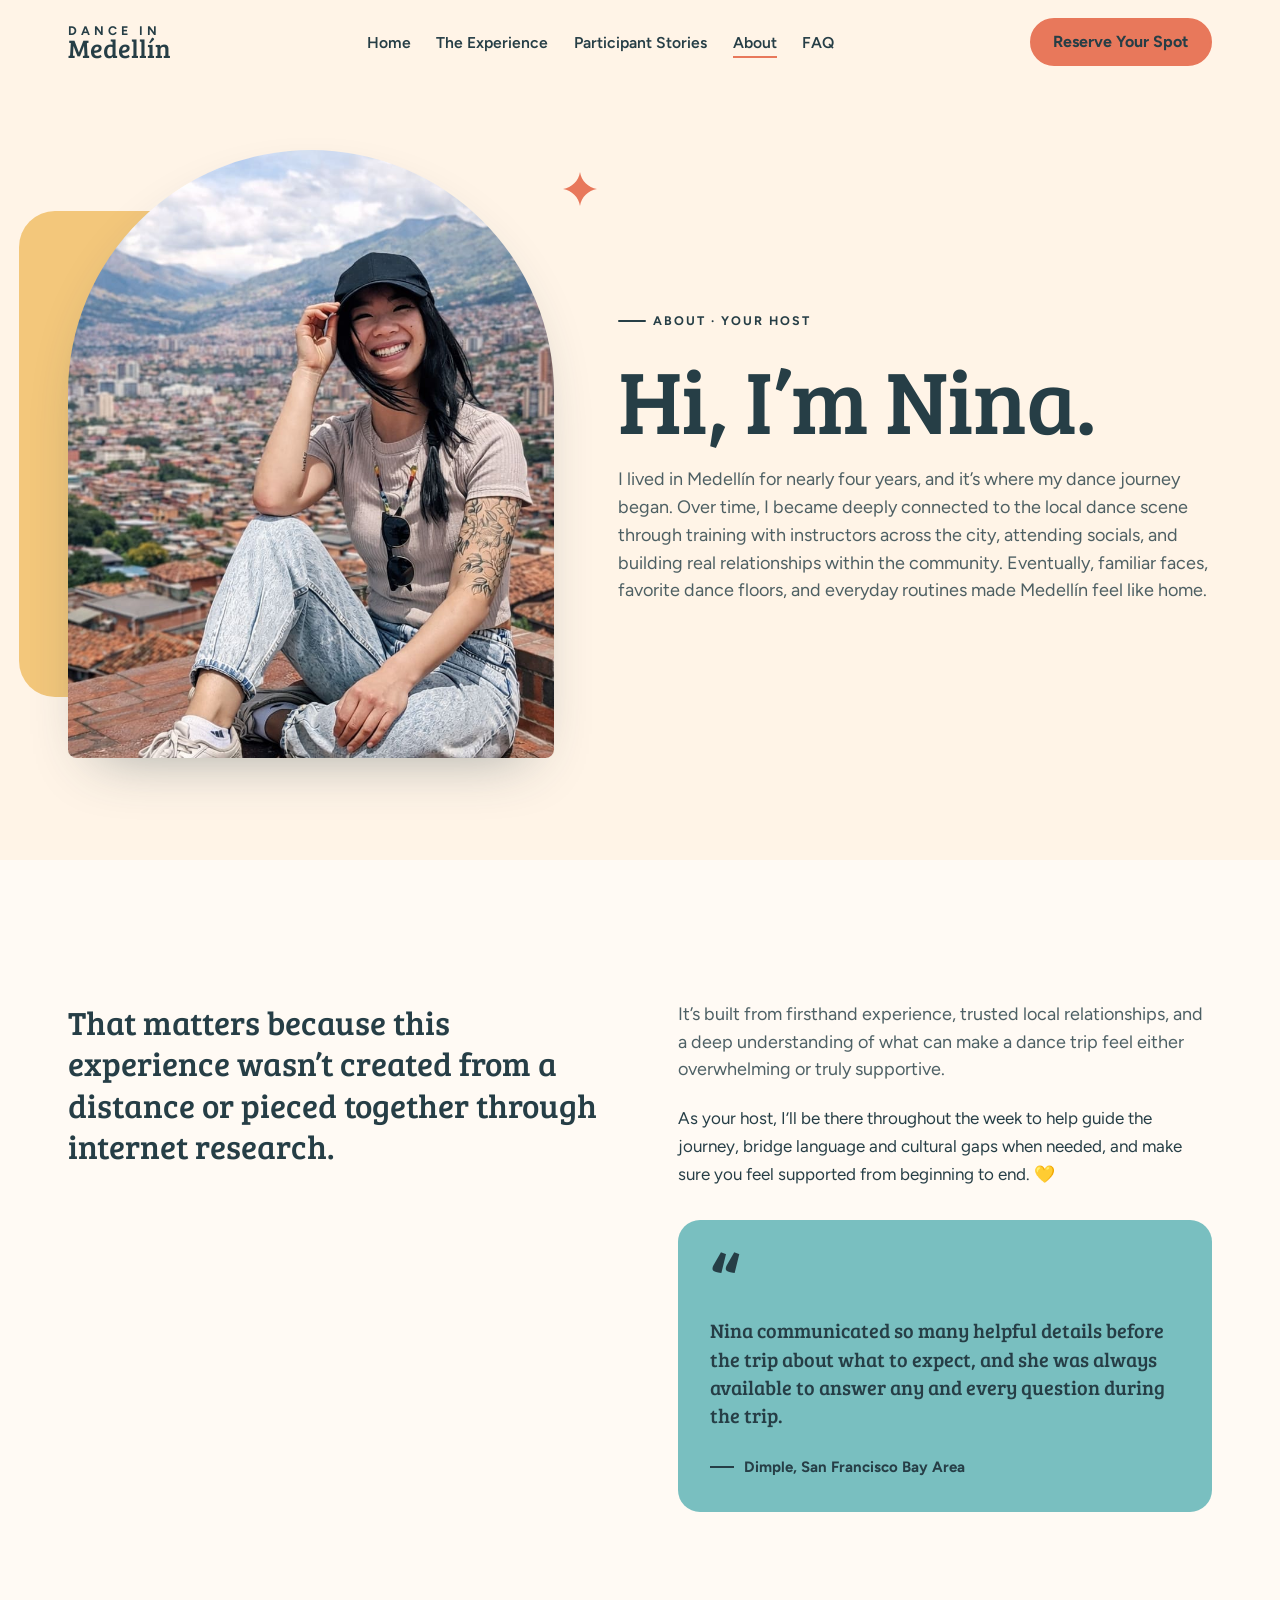
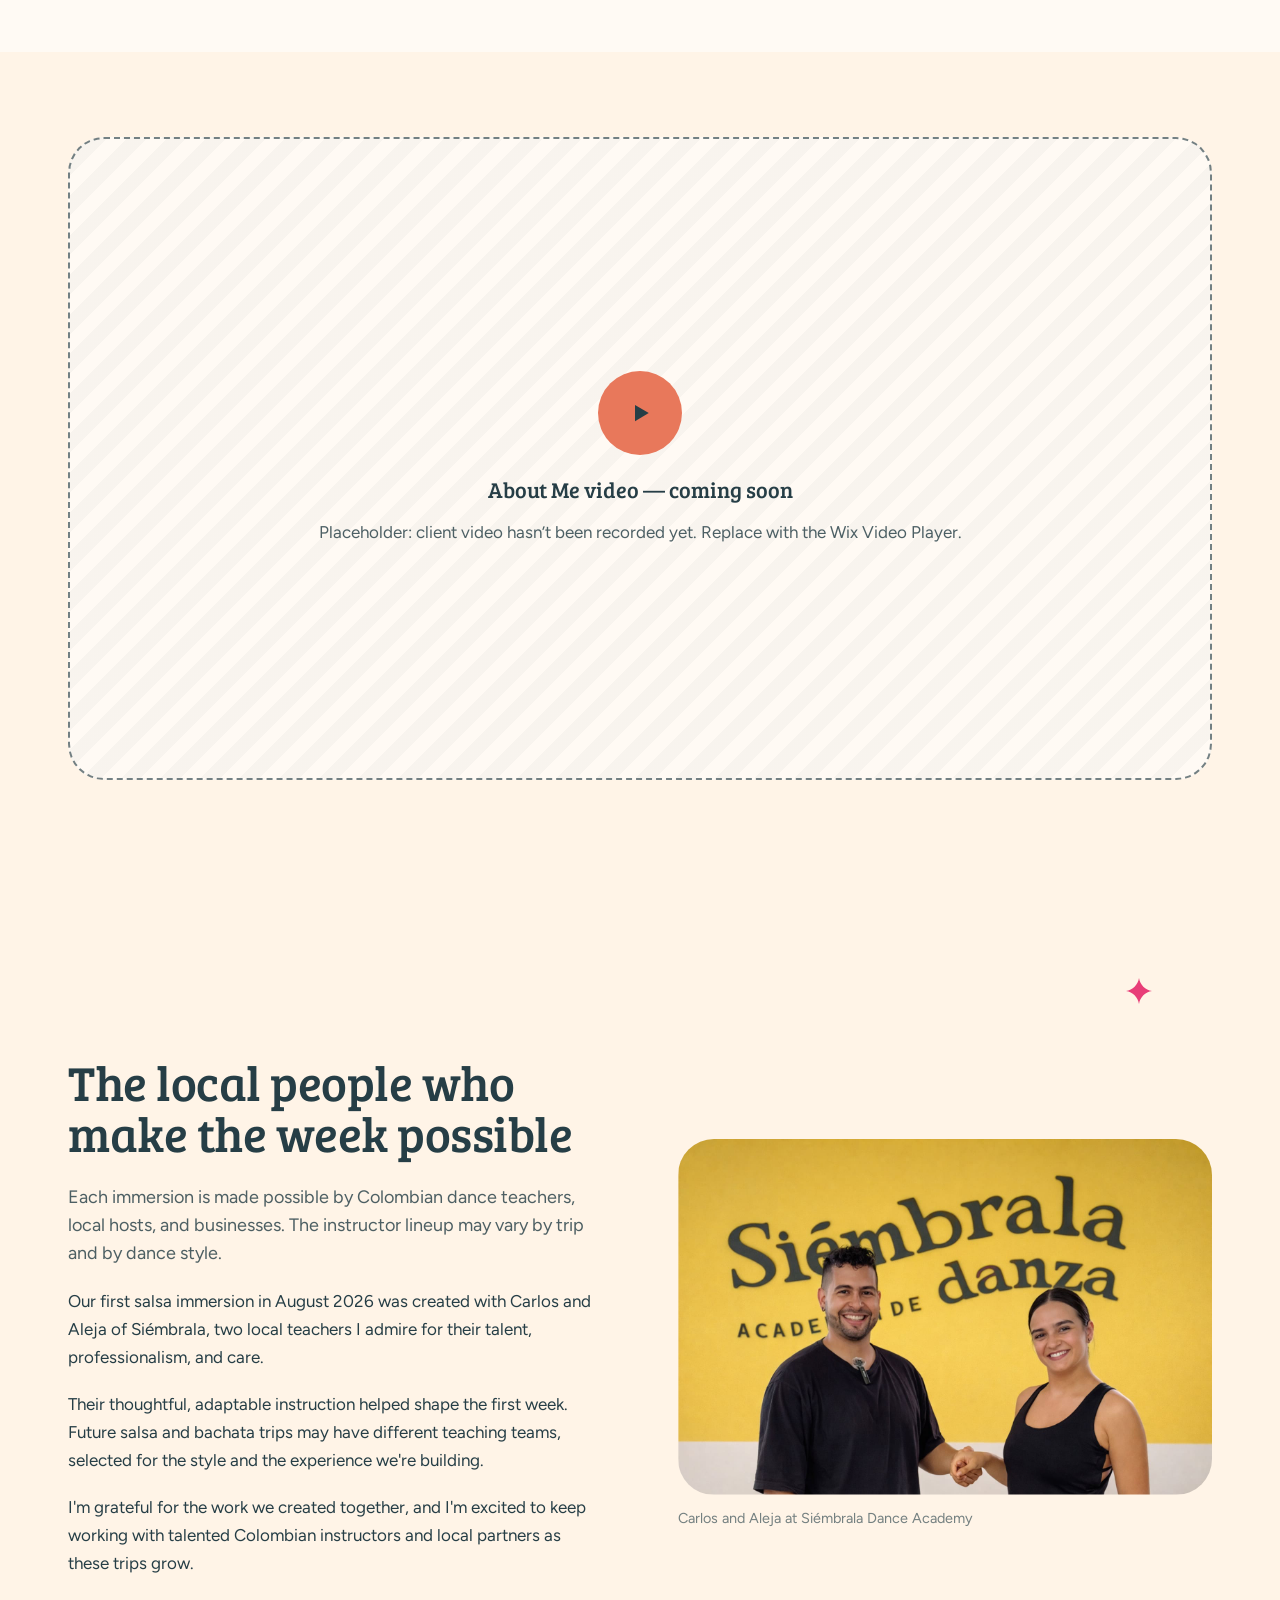
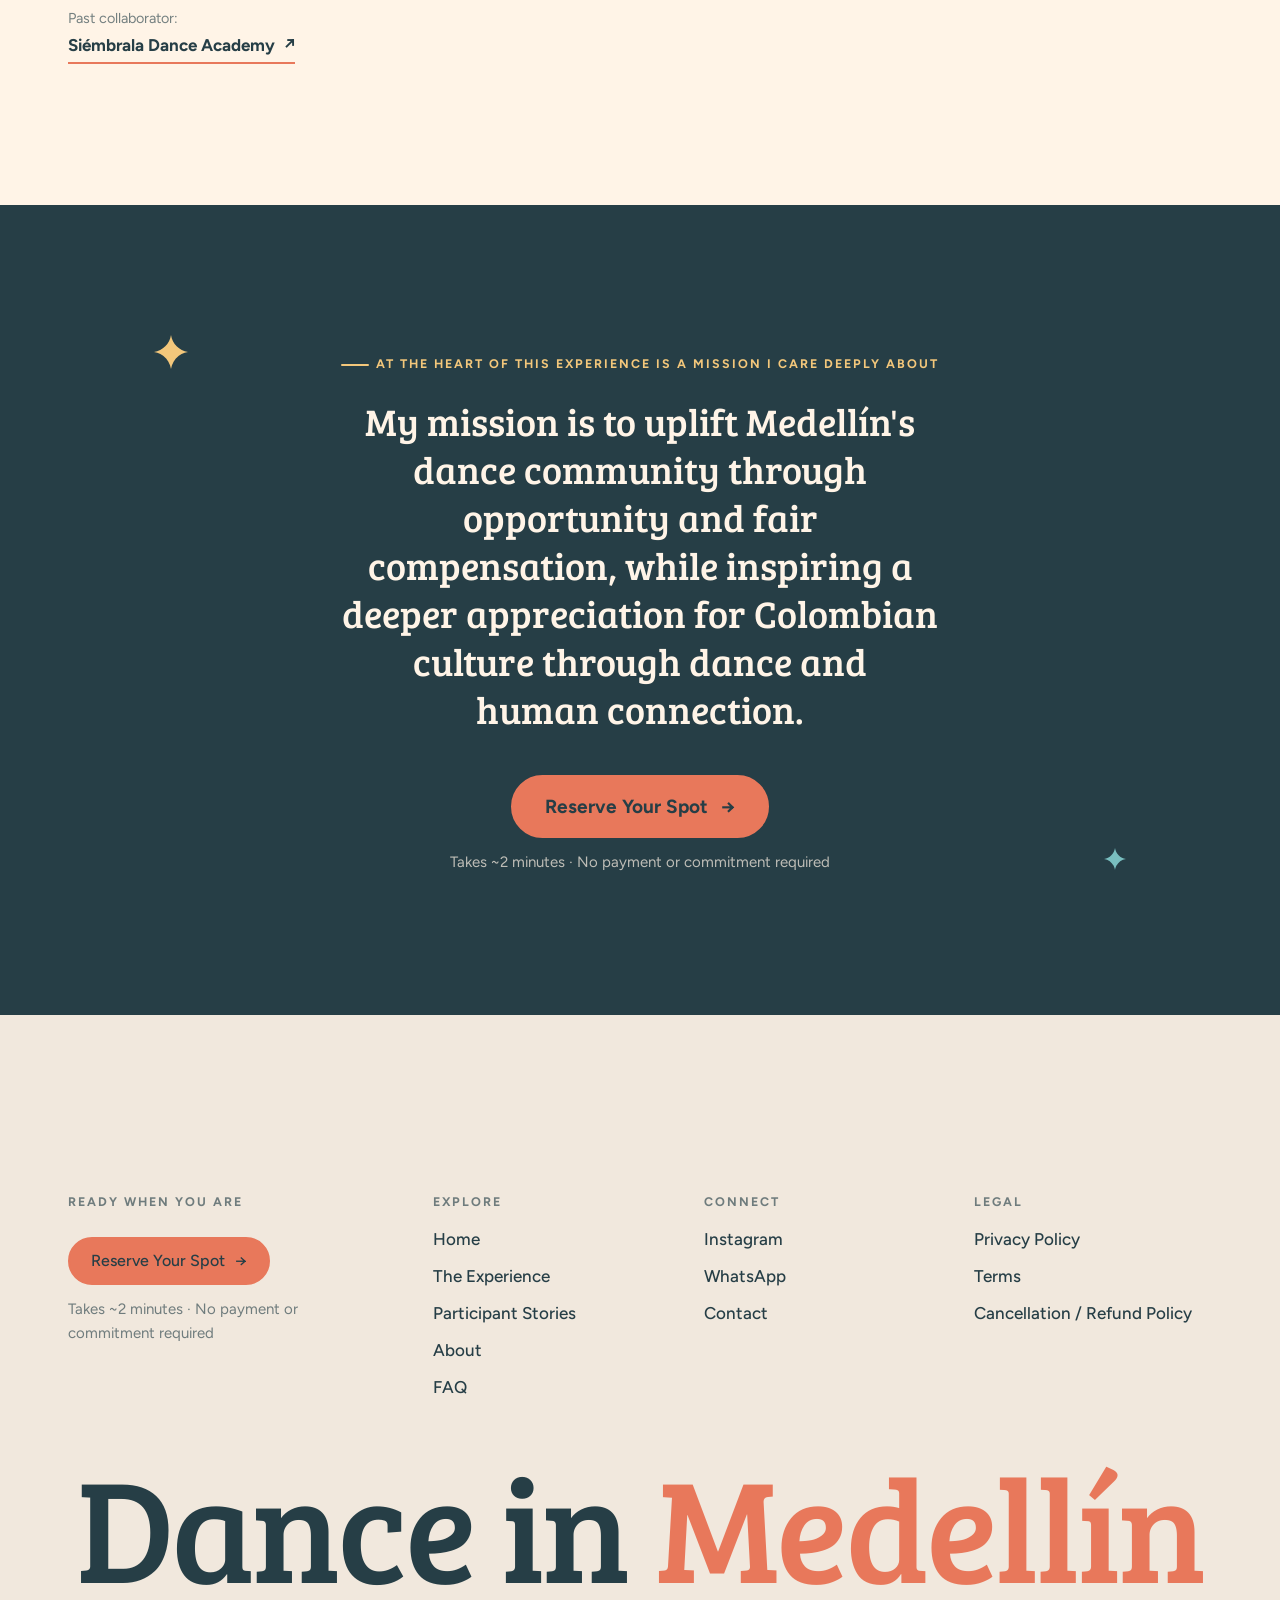
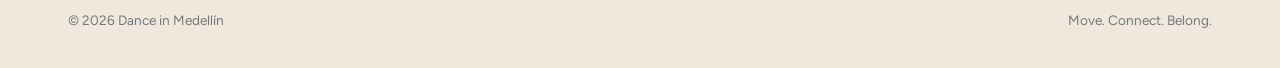
==== commit f2398902: "Apply client feedback (29 Oct) - Sticky header; remove yellow word highlights site-wide - Real Whats" ====
--- a/about.html
+++ b/about.html
@@ -7,7 +7,7 @@
   <meta name="description" content="Nina lived in Medellín for nearly four years. Dance in Medellín is built from firsthand experience, trusted local relationships, and Colombian dance teachers and partners.">
   <link rel="preconnect" href="https://fonts.googleapis.com">
   <link rel="preconnect" href="https://fonts.gstatic.com" crossorigin>
-  <link href="https://fonts.googleapis.com/css2?family=Bree+Serif&family=Figtree:wght@400;500;600;700&display=swap" rel="stylesheet">
+  <link href="https://fonts.googleapis.com/css2?family=Bree+Serif&family=Figtree:wght@300;400;500;600;700&display=swap" rel="stylesheet">
   <link rel="stylesheet" href="css/styles.css">
 </head>
 <body data-page="about">
@@ -36,7 +36,7 @@
         <p class="big-quote" data-reveal>That matters because this experience wasn’t created from a distance or pieced together through internet research.</p>
       </div>
       <div>
-        <p class="lead" data-reveal>It’s built from <span class="mark">firsthand experience, trusted local relationships,</span> and a deep understanding of what can make a dance trip feel either overwhelming or truly supportive.</p>
+        <p class="lead" data-reveal>It’s built from firsthand experience, trusted local relationships, and a deep understanding of what can make a dance trip feel either overwhelming or truly supportive.</p>
         <p data-reveal>As your host, I’ll be there throughout the week to help guide the journey, bridge language and cultural gaps when needed, and make sure you feel supported from beginning to end. 💛</p>
         <figure class="quote-card" data-reveal style="margin:2rem 0 0;background:var(--blue)">
           <div class="quote-mark" aria-hidden="true" style="color:var(--ink)">“</div>
@@ -74,7 +74,7 @@
         <p data-reveal>Their thoughtful, adaptable instruction helped shape the first week. Future salsa and bachata trips may have different teaching teams, selected for the style and the experience we're building.</p>
         <p data-reveal>I'm grateful for the work we created together, and I'm excited to keep working with talented Colombian instructors and local partners as these trips grow.</p>
         <p data-reveal style="margin-top:1.6rem"><span class="muted" style="font-size:.9rem">Past collaborator:</span><br>
-          <a class="link-arrow" href="https://www.instagram.com/siembraladanza/" target="_blank" rel="noopener">Siémbrala Dance Academy <span>↗</span></a></p>
+          <a class="link-arrow" href="https://siembraladanza.com/" target="_blank" rel="noopener">Siémbrala Dance Academy <span>↗</span></a></p>
       </div>
     </div>
   </section>
@@ -85,7 +85,7 @@
     <span class="spark spark--b" style="--s:22px;--c:var(--blue);bottom:18%;right:12%"></span>
     <div class="container">
       <p class="eyebrow" data-reveal style="color:var(--mango)">At the heart of this experience is a mission I care deeply about</p>
-      <p class="big-quote" data-reveal style="font-size:clamp(1.6rem,3vw,2.6rem)">My mission is to use dance as a bridge to uplift local artists in Medellín through above-market compensation and economic dignity, while connecting international participants to personal growth and a deeper appreciation for Colombian culture.</p>
+      <p class="big-quote" data-reveal style="font-size:clamp(1.6rem,3vw,2.6rem)">My mission is to uplift Medellín's dance community through opportunity and fair compensation, while inspiring a deeper appreciation for Colombian culture through dance and human connection.</p>
       <div class="cta-block center" data-reveal style="margin-top:2.6rem">
         <a class="btn" href="reserve.html">Reserve Your Spot <span class="arrow">→</span></a>
         <p class="cta-note">Takes ~2 minutes · No payment or commitment required</p>
--- a/css/styles.css
+++ b/css/styles.css
@@ -104,17 +104,6 @@
 .measure { max-width: 60ch; }
 .measure-sm { max-width: 46ch; }
 .center.measure, .center .measure { margin-inline: auto; }
-
-/* Mango marker highlight under key words */
-.mark {
-  background: linear-gradient(transparent 62%, var(--mango) 62%, var(--mango) 92%, transparent 92%);
-  background-size: 0% 100%;
-  background-repeat: no-repeat;
-  transition: background-size 1.1s var(--ease) .5s;
-  padding-inline: .06em;
-}
-.is-in .mark, .mark.is-in { background-size: 100% 100%; }
-.bg-mango .mark { background-image: linear-gradient(transparent 62%, var(--coconut) 62%, var(--coconut) 92%, transparent 92%); }
 
 /* ---------- Buttons ---------- */
 .btn {
@@ -177,7 +166,6 @@
   transition: background .4s, box-shadow .4s, transform .5s var(--ease);
 }
 .site-header.is-scrolled { background: rgba(255, 244, 231, .94); backdrop-filter: blur(10px); box-shadow: 0 1px 0 var(--ink-12); }
-.site-header.is-hidden { transform: translateY(-100%); }
 .nav {
   display: flex; align-items: center; justify-content: space-between; gap: 1.5rem;
   height: 84px;
@@ -283,72 +271,131 @@
 .marquee:hover .marquee__track { animation-play-state: paused; }
 
 /* =========================================================
-   HOME — HERO
+   HOME — HERO (name lockup + dancers overlapping the letters)
+   Layers, back to front: soft orbs → "MEDELLÍN" → dancer cutouts → labels + button.
+   In Wix Studio: one section; text + two transparent PNG/WebP images
+   overlapped with z-order (Arrange → Bring forward).
    ========================================================= */
-.hero { position: relative; padding-top: 120px; padding-bottom: clamp(60px, 8vw, 110px); overflow: hidden; }
-.hero__grid { display: grid; grid-template-columns: 1.05fr .95fr; gap: clamp(24px, 4vw, 64px); align-items: center; position: relative; }
-.hero__panel {
-  /* Caribbean Blue shape behind the photo — the mockup's colored hero panel */
-  position: absolute; top: 0; right: 0; width: 44%; height: 86%;
-  background: var(--blue); border-radius: 0 0 0 var(--radius-lg);
-  z-index: 0;
-}
-.hero__copy { position: relative; z-index: 3; padding-block: 40px; }
-.hero__title { font-family: var(--font-head); font-size: clamp(2.9rem, 5.5vw, 5.4rem); line-height: 1; letter-spacing: -.015em; text-wrap: balance; margin-bottom: 1.6rem; }
-.hero__title .line { display: block; }
-.hero__title .accent { color: var(--papaya); }
-.hero__intro { font-size: var(--fs-lead); color: var(--ink-80); max-width: 52ch; margin-bottom: 2.2rem; }
-
-.hero__visual { position: relative; z-index: 2; }
-.hero__ghost {
-  position: absolute; top: 0; right: 0; z-index: 1;
-  font-family: var(--font-head); font-size: clamp(4.5rem, 8.6vw, 8.4rem); line-height: .86;
-  color: transparent; -webkit-text-stroke: 2px rgba(255, 244, 231, .85);
-  text-align: right; pointer-events: none; user-select: none;
-}
-.hero__photo {
-  position: relative; z-index: 2; margin-left: auto; margin-right: 10%; margin-top: clamp(110px, 10vw, 150px);
-  width: min(440px, 82%); aspect-ratio: 3 / 4.3;
-  border-radius: 999px 999px var(--radius-lg) var(--radius-lg);
-  overflow: hidden; box-shadow: var(--shadow);
-}
-.hero__photo img { width: 100%; height: 100%; object-fit: cover; object-position: 50% 30%; }
-.hero__badge {
-  position: absolute; z-index: 4; left: 0; bottom: 14%;
-  width: 150px; height: 150px; border-radius: 50%;
-  background: var(--papaya); color: var(--ink);
-  display: grid; place-content: center; text-align: center;
-  font-weight: 700; font-size: .85rem; line-height: 1.25;
-  box-shadow: var(--shadow);
-}
-.hero__badge strong { display: block; font-family: var(--font-head); font-weight: 400; font-size: 2rem; line-height: 1; margin-block: .15rem; }
-.hero__chip {
-  position: absolute; z-index: 4; right: 2%; top: 58%;
-  background: var(--coconut); border-radius: 999px; padding: .7rem 1.1rem;
-  font-weight: 700; font-size: .9rem; box-shadow: var(--shadow);
-  display: flex; align-items: center; gap: .5rem;
-}
-.hero__chip::before { content: ""; width: 10px; height: 10px; border-radius: 50%; background: var(--pink); }
-
-.hero__cards { display: flex; gap: 16px; margin-top: 2.8rem; }
-.mini-card {
-  position: relative; width: 180px; border-radius: var(--radius); overflow: hidden;
-  padding: 14px; display: flex; flex-direction: column; gap: 12px;
-  transition: transform .5s var(--ease);
-}
-.mini-card:hover { transform: translateY(-6px) rotate(-1deg); }
-.mini-card--mango { background: var(--mango); }
-.mini-card--blue { background: var(--blue); }
-.mini-card .zoom { aspect-ratio: 4 / 3; border-radius: 14px; }
-.mini-card p { font-family: var(--font-head); font-size: 1.15rem; line-height: 1.1; margin: 0; }
+.hero {
+  position: relative; isolation: isolate; overflow: hidden;
+  height: clamp(660px, 100svh, 960px);
+  background: radial-gradient(120% 90% at 50% 100%, var(--paper) 0%, var(--coconut) 60%);
+}
+.hero__orb { position: absolute; z-index: -1; border-radius: 50%; filter: blur(2px); pointer-events: none; }
+.hero__orb--a { width: 34vw; aspect-ratio: 1; left: 8%; top: 18%; background: radial-gradient(circle, rgba(243, 199, 123, .55), rgba(243, 199, 123, 0) 70%); }
+.hero__orb--b { width: 30vw; aspect-ratio: 1; right: 6%; top: 10%; background: radial-gradient(circle, rgba(121, 191, 192, .45), rgba(121, 191, 192, 0) 70%); }
+.hero__floor { position: absolute; z-index: 1; left: 50%; bottom: -60px; translate: -50% 0; width: 92%; height: 140px; border-radius: 50%; background: radial-gradient(closest-side, rgba(38, 62, 70, .18), rgba(38, 62, 70, 0)); pointer-events: none; }
+
+.hero__lockup {
+  position: absolute; z-index: 1; left: 50%; top: 44%;
+  translate: -50% -50%;
+  margin: 0; text-align: center; line-height: 1; white-space: nowrap;
+}
+.hero__rule { display: block; width: 1px; height: clamp(40px, 6vh, 70px); margin: 0 auto clamp(18px, 3vh, 32px); background: var(--ink); transform-origin: top; }
+.hero__pre {
+  display: flex; justify-content: center; align-items: center; gap: 1rem;
+  font-family: var(--font-body); font-weight: 600; font-size: clamp(.95rem, 1.5vw, 1.35rem);
+  letter-spacing: .32em; text-transform: uppercase; color: var(--ink);
+  margin-bottom: clamp(6px, .8vw, 12px);
+}
+.hero__pre::before, .hero__pre::after { content: ""; width: 34px; height: 1.5px; background: var(--ink); }
+.hero__pre::after { margin-left: -.32em; }
+.hero__word {
+  display: block;
+  font-family: var(--font-head); font-weight: 400;
+  font-size: clamp(5.6rem, 17.4vw, 17.5rem); line-height: .86; letter-spacing: -.035em;
+  color: var(--ink);
+}
+.hero__word .hl { color: var(--papaya); }
+.hero__word .ltr { display: inline-block; }
+.hero__sub {
+  display: block; text-align: center;
+  font-family: var(--font-body); font-weight: 300; font-size: clamp(1rem, 2vw, 1.9rem);
+  letter-spacing: .34em; text-transform: uppercase; color: var(--ink);
+  margin-top: clamp(10px, 1.4vw, 22px); padding-left: .34em;
+}
+
+.hero__cta {
+  position: absolute; z-index: 4; left: 50%; bottom: clamp(36px, 7vh, 72px); translate: -50% 0;
+  display: flex; flex-direction: column; align-items: center; gap: 14px;
+}
+.hero__cta::before { content: ""; width: 1px; height: clamp(30px, 5vh, 54px); background: var(--ink); }
+.hero__join {
+  position: relative; width: 96px; height: 96px; border-radius: 50%;
+  display: grid; place-items: center; text-decoration: none;
+  background: var(--ink); color: var(--coconut);
+  font-weight: 700; font-size: .78rem; letter-spacing: .18em; text-transform: uppercase;
+  box-shadow: 0 20px 40px -18px rgba(38, 62, 70, .7);
+  transition: transform .6s var(--ease), background .4s, color .4s;
+}
+.hero__join::after { content: ""; position: absolute; inset: -9px; border-radius: 50%; border: 1px solid rgba(38, 62, 70, .35); transition: inset .6s var(--ease), border-color .4s; }
+.hero__join:hover { transform: scale(1.06); background: var(--papaya); color: var(--ink); }
+.hero__join:hover::after { inset: -16px; border-color: var(--papaya); }
+
+.hero__dancer {
+  position: absolute; z-index: 2; bottom: 0; width: auto; max-width: none;
+  filter: drop-shadow(0 24px 30px rgba(38, 62, 70, .22)) drop-shadow(0 2px 4px rgba(38, 62, 70, .12));
+  pointer-events: none; user-select: none;
+}
+/* Free-licence Pexels photos (pexels.com/photo/28434193, /28434185), backgrounds removed */
+.hero__dancer--l { height: 80%; left: max(0px, calc(50% - 720px)); bottom: 4%; }
+.hero__dancer--r { height: 82%; right: max(0px, calc(50% - 720px)); bottom: 4%; }
+
+.hero__note { display: none;
+  position: absolute; z-index: 4; left: max(var(--gutter), calc(50% - 600px)); bottom: clamp(36px, 7vh, 72px);
+  font-size: .72rem; font-weight: 700; letter-spacing: .22em; text-transform: uppercase; color: var(--ink-80);
+  writing-mode: vertical-rl; rotate: 180deg;
+}
+
+/* Entrance — staggered letters, rule draws, dancers rise */
+.js .hero__word .ltr { opacity: 0; transform: translateY(.45em) rotate(4deg); transition: opacity .9s var(--ease), transform 1.1s var(--ease); transition-delay: calc(.35s + var(--i) * 60ms); }
+.js .hero__rule { transform: scaleY(0); transition: transform 1s var(--ease) .1s; }
+.js .hero__pre, .js .hero__sub, .js .hero__cta { opacity: 0; transition: opacity 1s var(--ease), translate 1s var(--ease); }
+.js .hero__pre { translate: -24px 0; transition-delay: .9s; }
+.js .hero__sub { translate: 24px 0; transition-delay: 1.05s; }
+.js .hero__cta { translate: -50% 20px; transition-delay: 1.25s; }
+.js .hero__dancer { opacity: 0; transform: translateY(60px) scale(.97); transition: opacity 1.4s var(--ease), transform 1.6s var(--ease); }
+.js .hero__dancer--l { transition-delay: .55s; }
+.js .hero__dancer--r { transition-delay: .75s; }
+.hero.is-ready .hero__word .ltr { opacity: 1; transform: none; }
+.hero.is-ready .hero__rule { transform: none; }
+.hero.is-ready .hero__pre, .hero.is-ready .hero__sub { opacity: 1; translate: 0 0; }
+.hero.is-ready .hero__cta { opacity: 1; translate: -50% 0; }
+.hero.is-ready .hero__dancer { opacity: 1; transform: none; }
+
+/* Hero — tablet */
+@media (max-width: 1000px) {
+  .hero { height: clamp(640px, 92svh, 900px); }
+  .hero__lockup { top: 34%; }
+  .hero__word { font-size: 18.5vw; }
+  .hero__dancer--l { height: 56%; left: -2%; }
+  .hero__dancer--r { height: 58%; right: -2%; }
+  .hero__note { display: none; }
+}
+
+/* Hero — mobile */
+@media (max-width: 750px) {
+  .hero { height: clamp(600px, 88svh, 760px); }
+  .hero__lockup { top: 33%; }
+  .hero__rule { height: 34px; margin-bottom: 14px; }
+  .hero__pre { font-size: .8rem; letter-spacing: .26em; }
+  .hero__pre::before { width: 22px; }
+  .hero__word { font-size: 19.5vw; }
+  .hero__sub { font-size: .82rem; letter-spacing: .24em; }
+  .hero__dancer--l { height: 52%; left: -8%; bottom: 3%; }
+  .hero__dancer--r { height: 54%; right: -10%; bottom: 3%; }
+  .hero__cta { bottom: 26px; }
+  .hero__cta::before { display: none; }
+  .hero__join { width: 80px; height: 80px; font-size: .7rem; }
+}
+
+/* Intro under the hero (client's hero copy, moved here) */
+.intro { display: grid; grid-template-columns: 1.05fr .95fr; gap: clamp(32px, 6vw, 100px); align-items: end; padding-bottom: clamp(56px, 7vw, 100px); margin-bottom: clamp(48px, 6vw, 80px); border-bottom: 1px solid var(--ink-12); }
+.intro__title { font-size: clamp(2.4rem, 4.4vw, 4.2rem); line-height: 1; margin: 0; }
+@media (max-width: 1000px) { .intro { grid-template-columns: 1fr; } }
 
 /* Glance strip */
 .glance { padding-block: clamp(48px, 6vw, 80px); }
-.glance__grid { display: grid; grid-template-columns: repeat(4, 1fr); gap: 0; border-top: 2px solid var(--ink); }
-.glance__item { padding: 1.6rem 1.4rem 0 0; }
-.glance__item + .glance__item { padding-left: 1.4rem; border-left: 1px solid var(--ink-12); }
-.glance__num { font-family: var(--font-head); font-size: clamp(2.2rem, 3.6vw, 3.2rem); line-height: 1; color: var(--ink); }
-.glance__item p { margin-top: .6rem; color: var(--ink-80); font-size: var(--fs-small); }
 .glance__price { margin-top: 2.4rem; display: flex; flex-wrap: wrap; align-items: center; justify-content: space-between; gap: 1.5rem; }
 .glance__price p { margin: 0; font-size: var(--fs-lead); }
 
@@ -367,7 +414,7 @@
 .why__grid { display: grid; grid-template-columns: repeat(4, 1fr); gap: 24px; }
 .why__card:nth-child(even) { margin-top: 70px; }
 .card { position: relative; }
-.why__card .zoom { aspect-ratio: 3 / 4; margin-bottom: 1.3rem; }
+.why__card .zoom { aspect-ratio: 4 / 3; margin-bottom: 1.3rem; }
 .why__card h3 { margin-bottom: .55rem; }
 .why__card p { font-size: var(--fs-small); color: var(--ink-80); }
 .why__num { position: absolute; top: 14px; left: 14px; z-index: 2; background: var(--coconut); border-radius: 999px; padding: .3rem .75rem; font-size: .8rem; font-weight: 700; }
@@ -445,6 +492,7 @@
 .trip-card dl { margin: 0; display: grid; gap: .6rem; font-size: var(--fs-small); }
 .trip-card dt { font-weight: 700; font-size: .75rem; letter-spacing: .12em; text-transform: uppercase; color: var(--ink-60); }
 .trip-card dd { margin: 0; }
+.trip-card__prices > div { display: flex; flex-direction: column-reverse; gap: .35rem; }
 .price { font-family: var(--font-head); font-size: 1.6rem; line-height: 1; }
 .price small { font-family: var(--font-body); font-size: .85rem; color: var(--ink-60); }
 .trip-card .btn { margin-top: auto; align-self: flex-start; }
@@ -508,14 +556,6 @@
 .trio figcaption { font-size: .85rem; margin-top: .6rem; color: var(--ink-80); }
 
 /* Sample week calendar */
-.legend { display: flex; flex-wrap: wrap; gap: .6rem 1.4rem; margin: 1.6rem 0 2.4rem; font-size: var(--fs-small); font-weight: 600; }
-.legend span { display: inline-flex; align-items: center; gap: .5rem; }
-.legend i { width: 12px; height: 12px; border-radius: 50%; display: inline-block; }
-.dot-lesson { background: var(--papaya); }
-.dot-social { background: var(--pink); }
-.dot-culture { background: var(--mango); }
-.dot-free { background: var(--blue); }
-.dot-travel { background: var(--ink); }
 .week { display: grid; grid-template-columns: repeat(7, 1fr); gap: 12px; }
 .day {
   background: var(--paper); border-radius: 20px; padding: 1.1rem 1rem 1.3rem;
@@ -527,12 +567,15 @@
 .day__label { font-size: .72rem; letter-spacing: .14em; text-transform: uppercase; font-weight: 700; color: var(--ink-60); }
 .day__name { font-family: var(--font-head); font-size: 1.35rem; line-height: 1; }
 .day ul { list-style: none; margin: 0; padding: 0; display: grid; gap: .45rem; }
-.day li { display: flex; gap: .5rem; align-items: baseline; font-size: .88rem; line-height: 1.3; }
-.day li i { flex: none; width: 9px; height: 9px; border-radius: 50%; transform: translateY(-1px); }
+.day li { font-size: .88rem; line-height: 1.3; font-weight: 600; padding: .5rem .65rem; border-radius: 10px; background: var(--tint, var(--ink-12)); }
+/* Activity colors carry the category on their own: no key needed */
+.is-lesson { --tint: rgba(232, 120, 91, .22); }
+.is-social { --tint: var(--ink); color: var(--coconut); }
+.is-culture { --tint: rgba(243, 199, 123, .5); }
+.is-free { --tint: rgba(121, 191, 192, .32); }
 .day--wide { grid-column: span 2; }
 .day--end { background: var(--ink); color: var(--coconut); border-color: var(--ink); }
 .day--end .day__label { color: rgba(255, 244, 231, .65); }
-.day--end .dot-travel { background: var(--mango); }
 .week-ends { display: grid; grid-template-columns: 1fr 1fr; gap: 12px; margin-bottom: 12px; }
 .week-ends .day { min-height: 0; flex-direction: row; align-items: center; gap: 1.2rem; }
 .week-ends .day p { margin: 0; font-size: .92rem; }
@@ -665,6 +708,8 @@
 .choice input:checked + span { background: var(--ink); color: var(--coconut); border-color: var(--ink); }
 .choice input:focus-visible + span { box-shadow: 0 0 0 4px rgba(121, 191, 192, .6); }
 .choices--stack { flex-direction: column; align-items: flex-start; }
+.follow-up { display: grid; gap: .4rem; margin-top: .9rem; }
+.follow-up[hidden] { display: none; }
 .checkline { display: flex; gap: .8rem; align-items: flex-start; margin-bottom: .9rem; font-size: .98rem; cursor: pointer; }
 .checkline input { width: 22px; height: 22px; margin: .1rem 0 0; accent-color: var(--ink); flex: none; }
 .form-success { display: none; text-align: center; padding: 2rem 0; }
@@ -686,8 +731,6 @@
 
 /* ---------- Footer ---------- */
 .site-footer { background: var(--sand); padding-top: clamp(70px, 9vw, 120px); padding-bottom: 36px; position: relative; overflow: hidden; }
-.footer__mission { display: grid; grid-template-columns: 1fr 1.4fr; gap: clamp(30px, 5vw, 80px); padding-bottom: clamp(50px, 6vw, 80px); border-bottom: 1.5px solid var(--ink-12); }
-.footer__mission p:not(.eyebrow) { font-family: var(--font-head); font-size: clamp(1.2rem, 1.8vw, 1.55rem); line-height: 1.4; margin: 0; }
 .footer__grid { display: grid; grid-template-columns: 1.4fr 1fr 1fr 1fr; gap: 32px; padding-block: clamp(40px, 5vw, 64px); }
 .footer__grid h4 { font-family: var(--font-body); font-size: var(--fs-label); letter-spacing: .16em; text-transform: uppercase; font-weight: 700; margin-bottom: 1.1rem; color: var(--ink-60); }
 .footer__grid ul { list-style: none; margin: 0; padding: 0; display: grid; gap: .55rem; }
@@ -713,21 +756,9 @@
   .nav-links, .nav-cta .btn { display: none; }
   .burger { display: block; }
 
-  .hero { padding-top: 110px; }
-  .hero__grid { grid-template-columns: 1fr; }
-  .hero__panel { display: none; }
-  .hero__visual { min-height: 0; padding: 20px 16px 44px; background: var(--blue); border-radius: var(--radius-lg); margin-top: 8px; overflow: hidden; }
-  .hero__photo { margin-inline: auto; width: min(420px, 74%); }
-  .hero__ghost { right: 50%; translate: 50% 0; text-align: center; top: 10px; font-size: clamp(3.6rem, 13vw, 7rem); }
-  .hero__photo { margin-top: clamp(90px, 18vw, 150px); }
-  .hero__badge { left: 4%; }
-  .hero__chip { right: 4%; }
-
-  .glance__grid { grid-template-columns: 1fr 1fr; }
-  .glance__item:nth-child(3) { padding-left: 0; border-left: 0; }
-  .glance__item:nth-child(n+3) { border-top: 1px solid var(--ink-12); margin-top: 1.6rem; }
-
-  .feel__grid, .why__head, .glimpse, .nina__grid, .undecided__grid, .page-hero__grid, .split-block, .story, .reserve__grid, .footer__mission { grid-template-columns: 1fr; }
+
+
+  .feel__grid, .why__head, .glimpse, .nina__grid, .undecided__grid, .page-hero__grid, .split-block, .story, .reserve__grid { grid-template-columns: 1fr; }
   .split-block--rev > :first-child, .story--rev .story__media { order: 0; }
   .collage { height: 560px; max-width: 620px; }
   .why__grid { grid-template-columns: 1fr 1fr; gap: 28px 20px; }
@@ -762,31 +793,17 @@
   .nav { height: 72px; }
   .wordmark span { font-size: 1.4rem; }
   .spark { display: none; }
-  .hero__visual .spark, .glimpse .spark { display: block; }
-
-  .hero__title { font-size: clamp(2.6rem, 11.5vw, 3.6rem); }
-  .hero__cards { gap: 12px; }
-  .mini-card { width: 50%; padding: 10px; }
-  .mini-card p { font-size: 1rem; }
-  .hero__photo { width: 80%; }
-  .hero__badge { width: 112px; height: 112px; font-size: .72rem; left: 0; bottom: 8%; }
-  .hero__badge strong { font-size: 1.5rem; }
-  .hero__chip { font-size: .8rem; top: 8%; right: 0; }
-  .hero__ghost { -webkit-text-stroke-width: 1.5px; }
+
   .cta-row { flex-direction: column; align-items: flex-start; }
 
-  .glance__grid { grid-template-columns: 1fr 1fr; }
-  .glance__item { padding-right: .6rem; }
-  .glance__item + .glance__item { padding-left: .9rem; }
-  .glance__item:nth-child(3) { padding-left: 0; }
 
   .collage { height: 440px; }
   .collage__img--b, .collage__img--c { border-width: 5px; border-radius: 20px; }
 
   .why__grid { grid-template-columns: 1fr; }
   .why__card:nth-child(even) { margin-top: 0; }
-  .why__card { display: grid; grid-template-columns: 120px 1fr; gap: 1rem; align-items: start; }
-  .why__card .zoom { aspect-ratio: 3 / 4; margin: 0; }
+  .why__card { display: grid; grid-template-columns: 96px 1fr; gap: 1rem; align-items: start; }
+  .why__card .zoom { aspect-ratio: 1; margin: 0; }
   .why__num { top: 8px; left: 8px; font-size: .7rem; }
   .check-list--2 { grid-template-columns: 1fr; }
 
@@ -844,6 +861,5 @@
   .js [data-reveal], .split .w > span { opacity: 1 !important; transform: none !important; clip-path: none !important; }
   .js [data-reveal="clip"] > img { clip-path: none !important; scale: 1 !important; }
   [data-parallax] { transform: none !important; }
-  .mark { background-size: 100% 100%; }
   .marquee__track { animation: none; }
 }
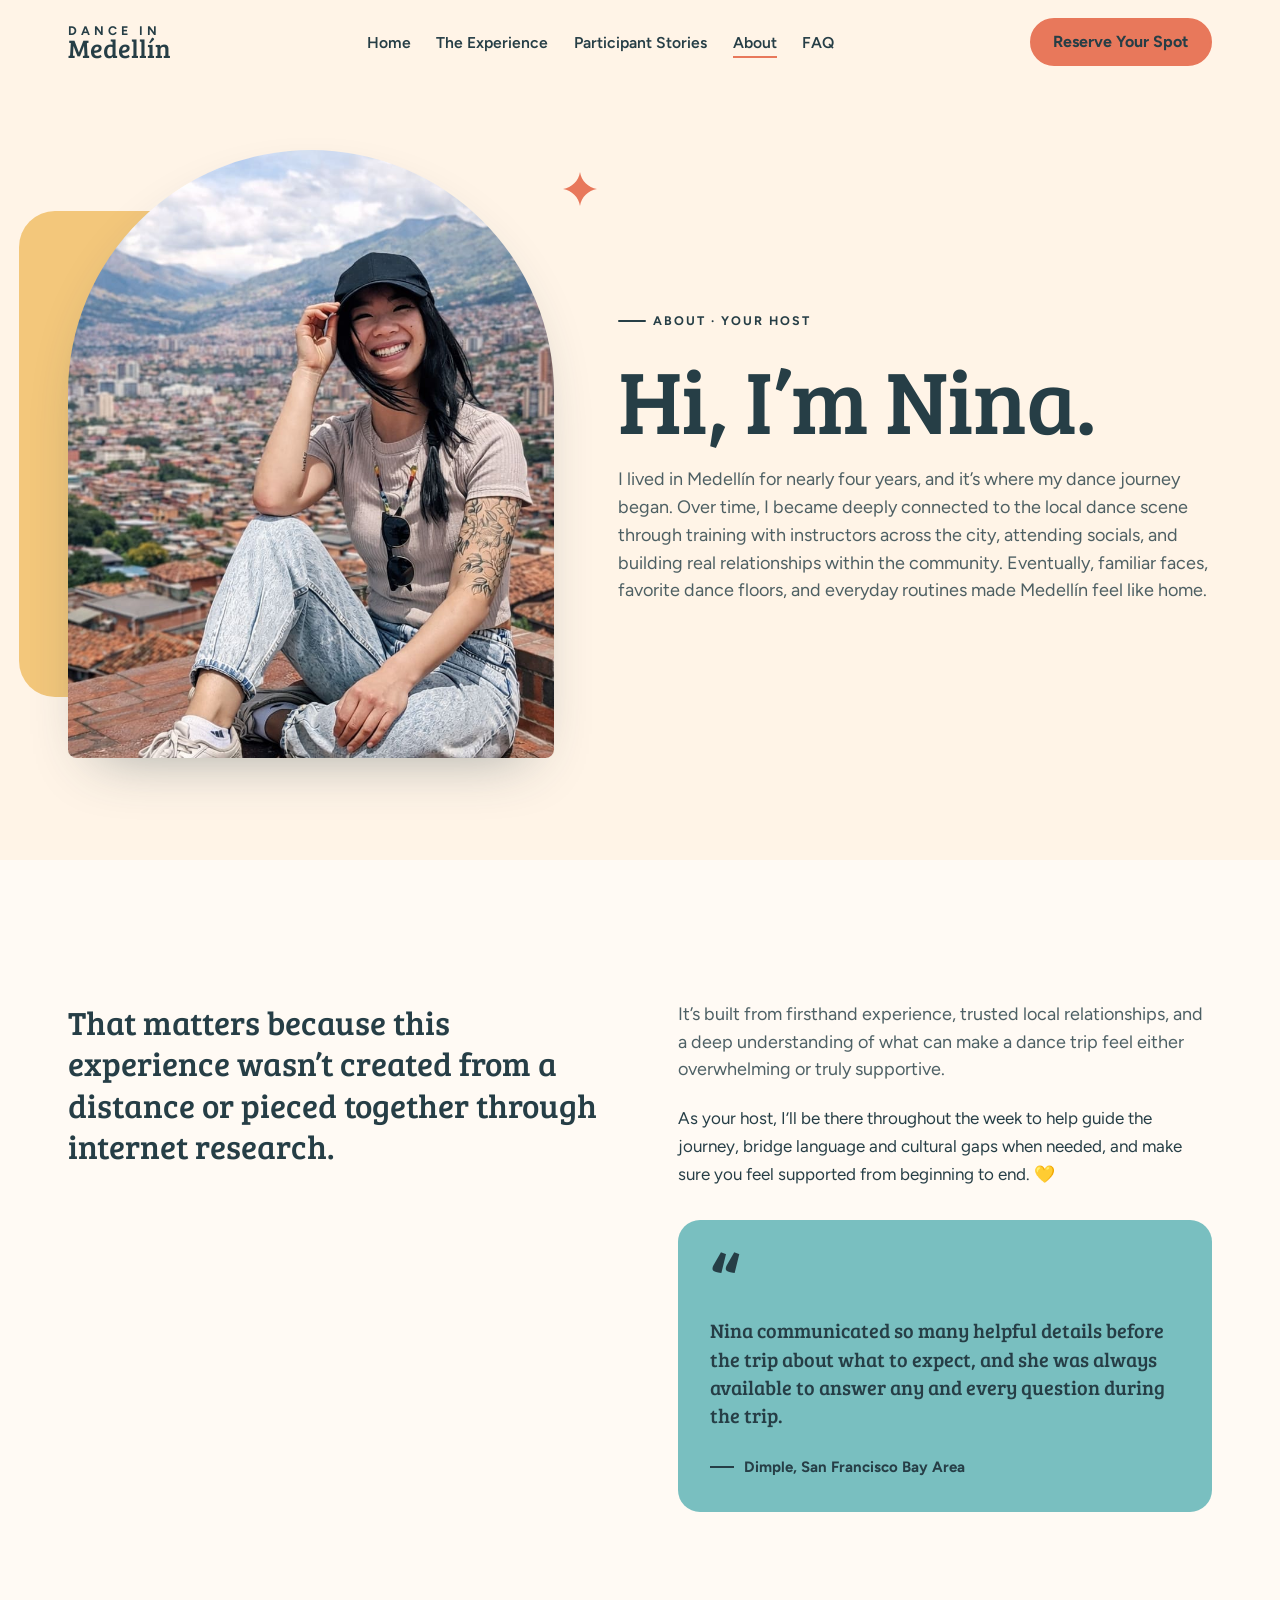
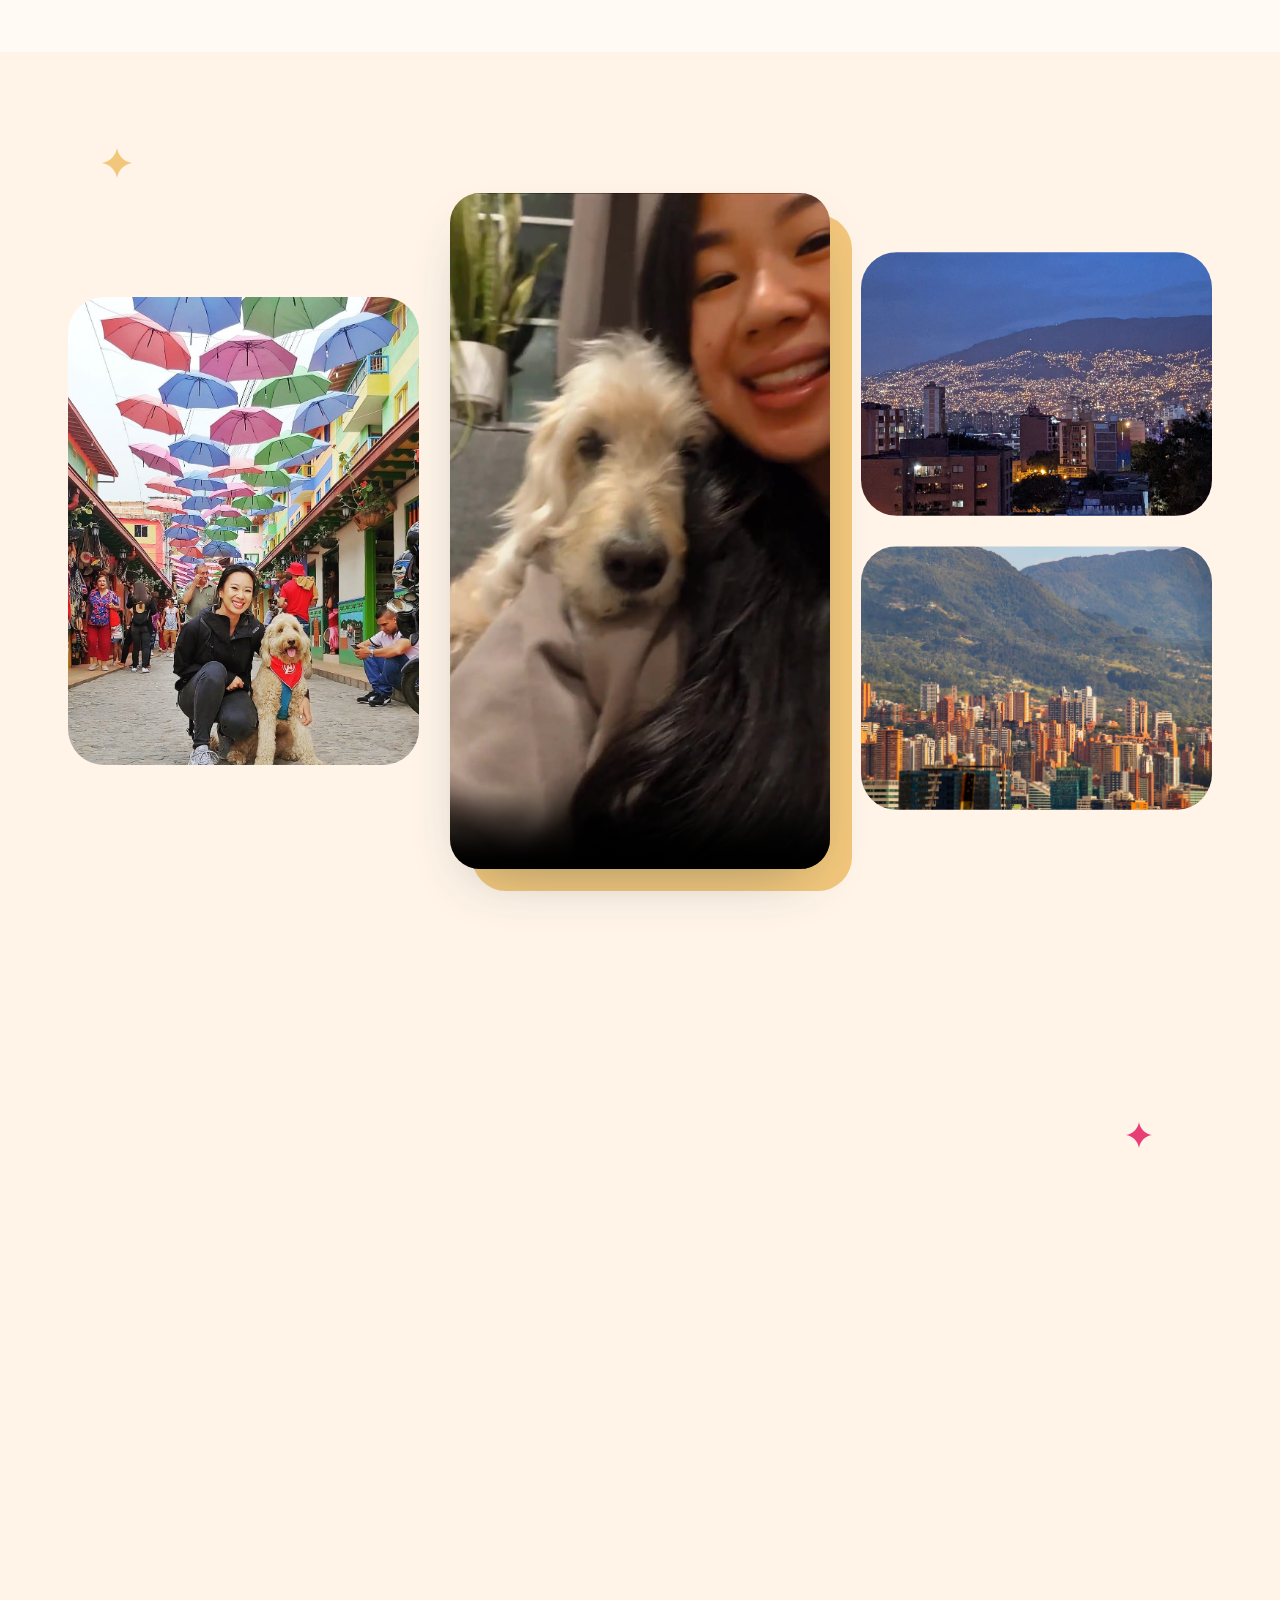
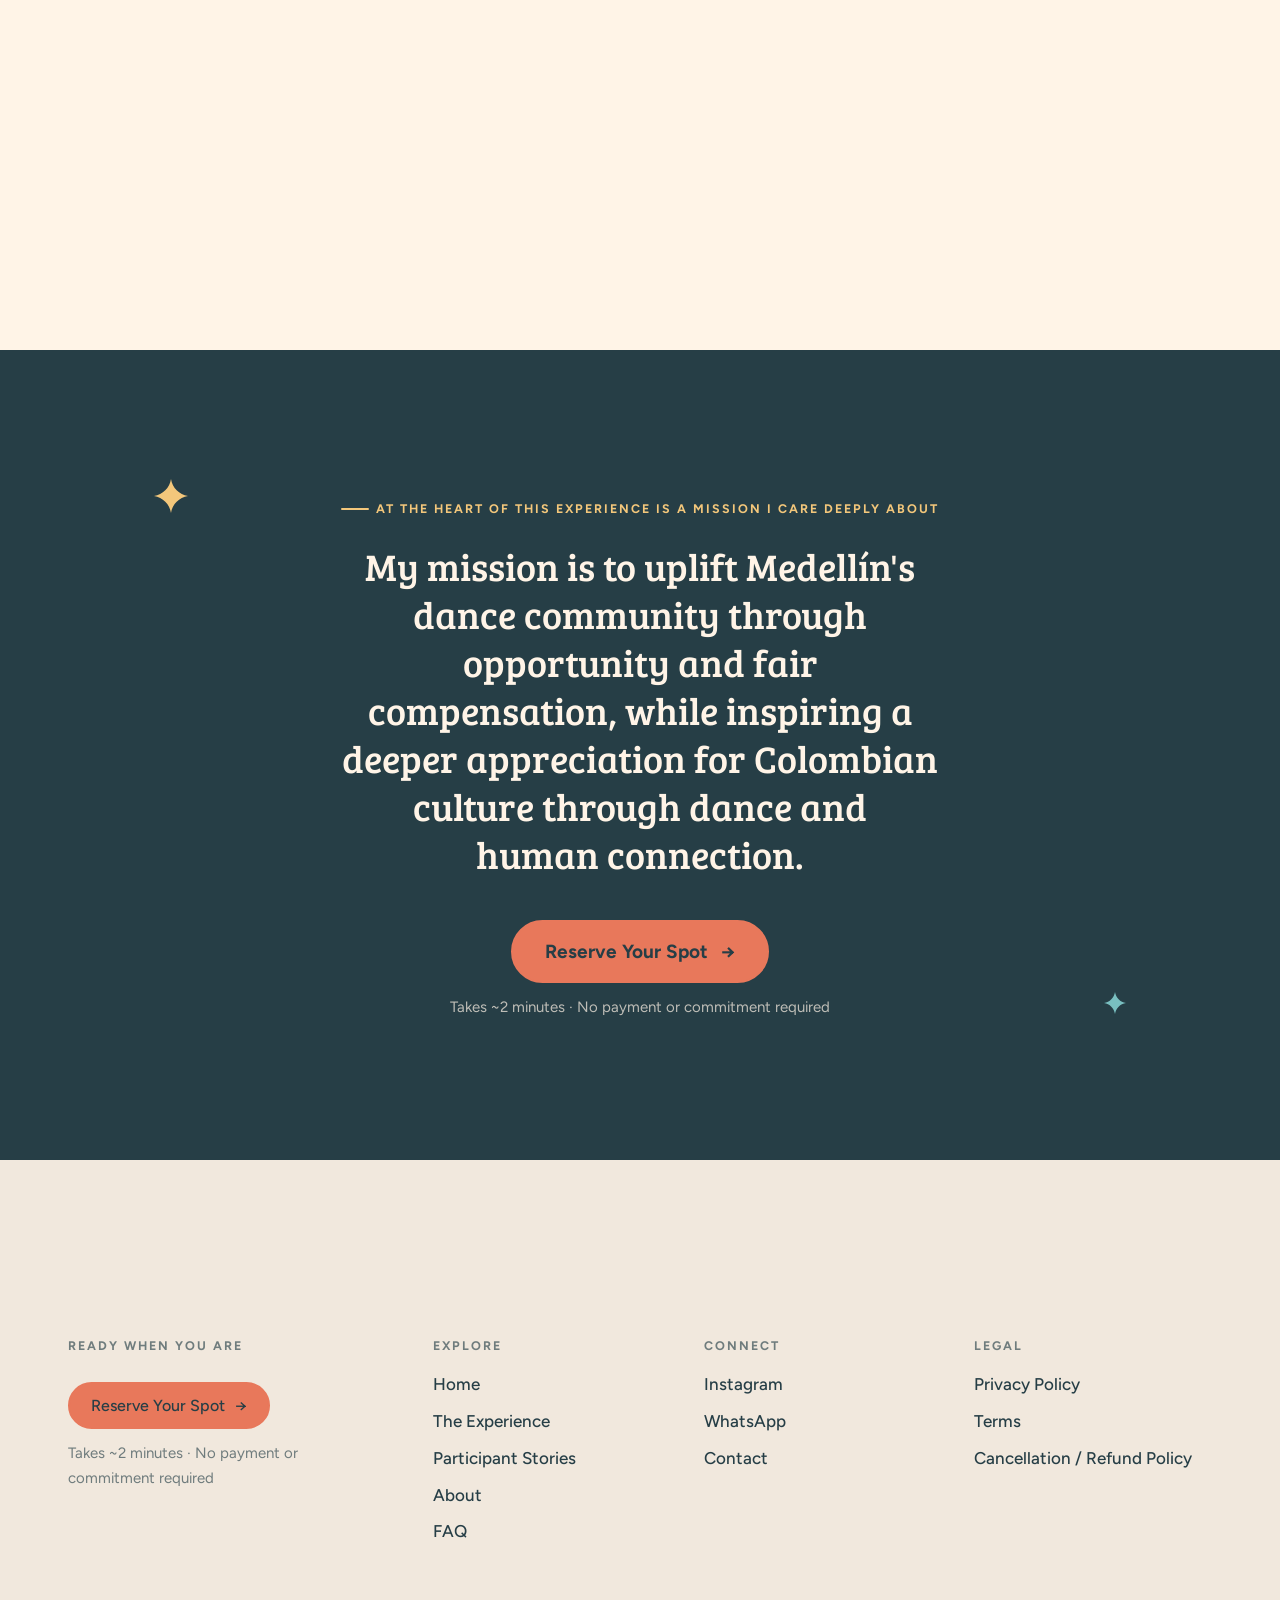
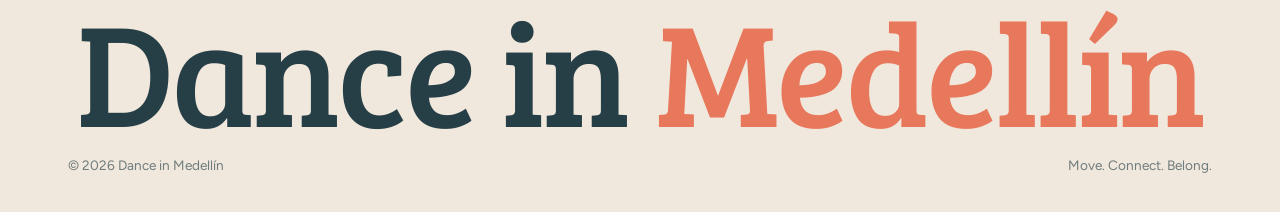
==== commit 1e752c56: "Add client's new photos and videos; remove all repeated images - 36 new client photos optimized into" ====
--- a/about.html
+++ b/about.html
@@ -47,13 +47,21 @@
     </div>
   </section>
 
-  <!-- ============ VIDEO (placeholder) ============ -->
-  <section class="section--tight">
-    <div class="container">
-      <div class="placeholder placeholder--video" data-reveal="scale" role="img" aria-label="Video placeholder: About Me video not recorded yet">
-        <div class="play" aria-hidden="true"><svg width="30" height="30" viewBox="0 0 24 24"><path fill="#263E46" d="M8 5.5v13l11-6.5z"/></svg></div>
-        <strong>About Me video — coming soon</strong>
-        <span>Placeholder: client video hasn’t been recorded yet. Replace with the Wix Video Player.</span>
+  <!-- ============ ABOUT ME VIDEO (Wix: Video Player, vertical 9:16) ============ -->
+  <section class="section about-video">
+    <span class="spark" style="--s:30px;--c:var(--mango);top:10%;left:8%"></span>
+    <div class="container about-video__grid">
+      <div class="about-video__side">
+        <div class="zoom" data-reveal="clip"><img src="images/nina-olaf-umbrellas.jpg" alt="Nina and Olaf on a Medellín street under colorful hanging umbrellas" loading="lazy"></div>
+      </div>
+      <figure class="about-video__player" data-reveal="scale">
+        <video controls playsinline preload="none" poster="videos/about-nina-poster.jpg" aria-label="About Me video: Nina talks about Medellín and why she created Dance in Medellín">
+          <source src="videos/about-nina.mp4" type="video/mp4">
+        </video>
+      </figure>
+      <div class="about-video__side about-video__side--stack">
+        <div class="zoom" data-reveal="clip" style="--d:.1s"><img src="images/medellin-night-hills.jpg" alt="Medellín’s hillside lights at dusk" loading="lazy"></div>
+        <div class="zoom" data-reveal="clip" style="--d:.2s"><img src="images/medellin-skyline-mountains.jpg" alt="Medellín skyline in front of green mountains" loading="lazy"></div>
       </div>
     </div>
   </section>
--- a/css/styles.css
+++ b/css/styles.css
@@ -256,8 +256,12 @@
 
 /* Image hover zoom */
 .zoom { overflow: hidden; border-radius: var(--radius); }
-.zoom img { width: 100%; height: 100%; object-fit: cover; transition: transform 1.2s var(--ease); }
-.zoom:hover img, a:hover .zoom img, .card:hover .zoom img { transform: scale(1.06); }
+.zoom img, .zoom video { width: 100%; height: 100%; object-fit: cover; transition: transform 1.2s var(--ease); }
+.zoom video { display: block; background: var(--ink); }
+.zoom.is-video { position: relative; }
+.zoom.is-video::after { /* small "video" cue */ content: ""; position: absolute; left: 14px; bottom: 14px; width: 10px; height: 10px; border-radius: 50%; background: var(--pink); box-shadow: 0 0 0 4px rgba(255, 244, 231, .75); animation: rec 1.6s ease-in-out infinite; }
+@keyframes rec { 50% { opacity: .35; } }
+.zoom:hover img, .zoom:hover video, a:hover .zoom img, .card:hover .zoom img { transform: scale(1.06); }
 
 /* Parallax helper (JS sets --py) */
 [data-parallax] { will-change: transform; transform: translate3d(0, var(--py, 0px), 0); }
@@ -651,6 +655,15 @@
 }
 .placeholder strong { font-family: var(--font-head); font-weight: 400; font-size: 1.4rem; color: var(--ink); }
 .placeholder--video { aspect-ratio: 16 / 9; }
+
+/* About Me video — vertical player framed by Medellín photos */
+.about-video__grid { display: grid; grid-template-columns: 1fr minmax(280px, 380px) 1fr; gap: clamp(16px, 2.4vw, 32px); align-items: center; }
+.about-video__side .zoom { aspect-ratio: 3 / 4; border-radius: var(--radius-lg); }
+.about-video__side--stack { display: grid; gap: clamp(16px, 2.4vw, 32px); }
+.about-video__side--stack .zoom { aspect-ratio: 4 / 3; }
+.about-video__player { margin: 0; position: relative; isolation: isolate; }
+.about-video__player::before { content: ""; position: absolute; inset: 22px -22px -22px 22px; z-index: -1; border-radius: 34px; background: var(--mango); }
+.about-video__player video { display: block; width: 100%; aspect-ratio: 9 / 16; object-fit: cover; border-radius: 30px; background: var(--ink); box-shadow: var(--shadow); }
 .play { width: 84px; height: 84px; margin: 0 auto .4rem; border-radius: 50%; background: var(--papaya); display: grid; place-items: center; }
 .mission { text-align: center; }
 .mission p.big-quote { max-width: 30ch; margin-inline: auto; }
@@ -753,6 +766,10 @@
    TABLET ≤ 1000px (Wix Studio tablet breakpoint)
    ========================================================= */
 @media (max-width: 1000px) {
+  .about-video__grid { grid-template-columns: 1fr 1fr; align-items: stretch; }
+  .about-video__player { grid-column: 1 / -1; grid-row: 1; justify-self: center; width: min(360px, 78%); margin-bottom: 18px; }
+  .about-video__side:not(.about-video__side--stack) { display: flex; }
+  .about-video__side:not(.about-video__side--stack) .zoom { aspect-ratio: auto; flex: 1; }
   .nav-links, .nav-cta .btn { display: none; }
   .burger { display: block; }
 
@@ -856,6 +873,7 @@
 
 /* Respect reduced-motion preferences */
 @media (prefers-reduced-motion: reduce) {
+  .zoom.is-video::after { animation: none; }
   html { scroll-behavior: auto; }
   *, *::before, *::after { animation-duration: .001ms !important; animation-iteration-count: 1 !important; transition-duration: .001ms !important; transition-delay: 0s !important; }
   .js [data-reveal], .split .w > span { opacity: 1 !important; transform: none !important; clip-path: none !important; }
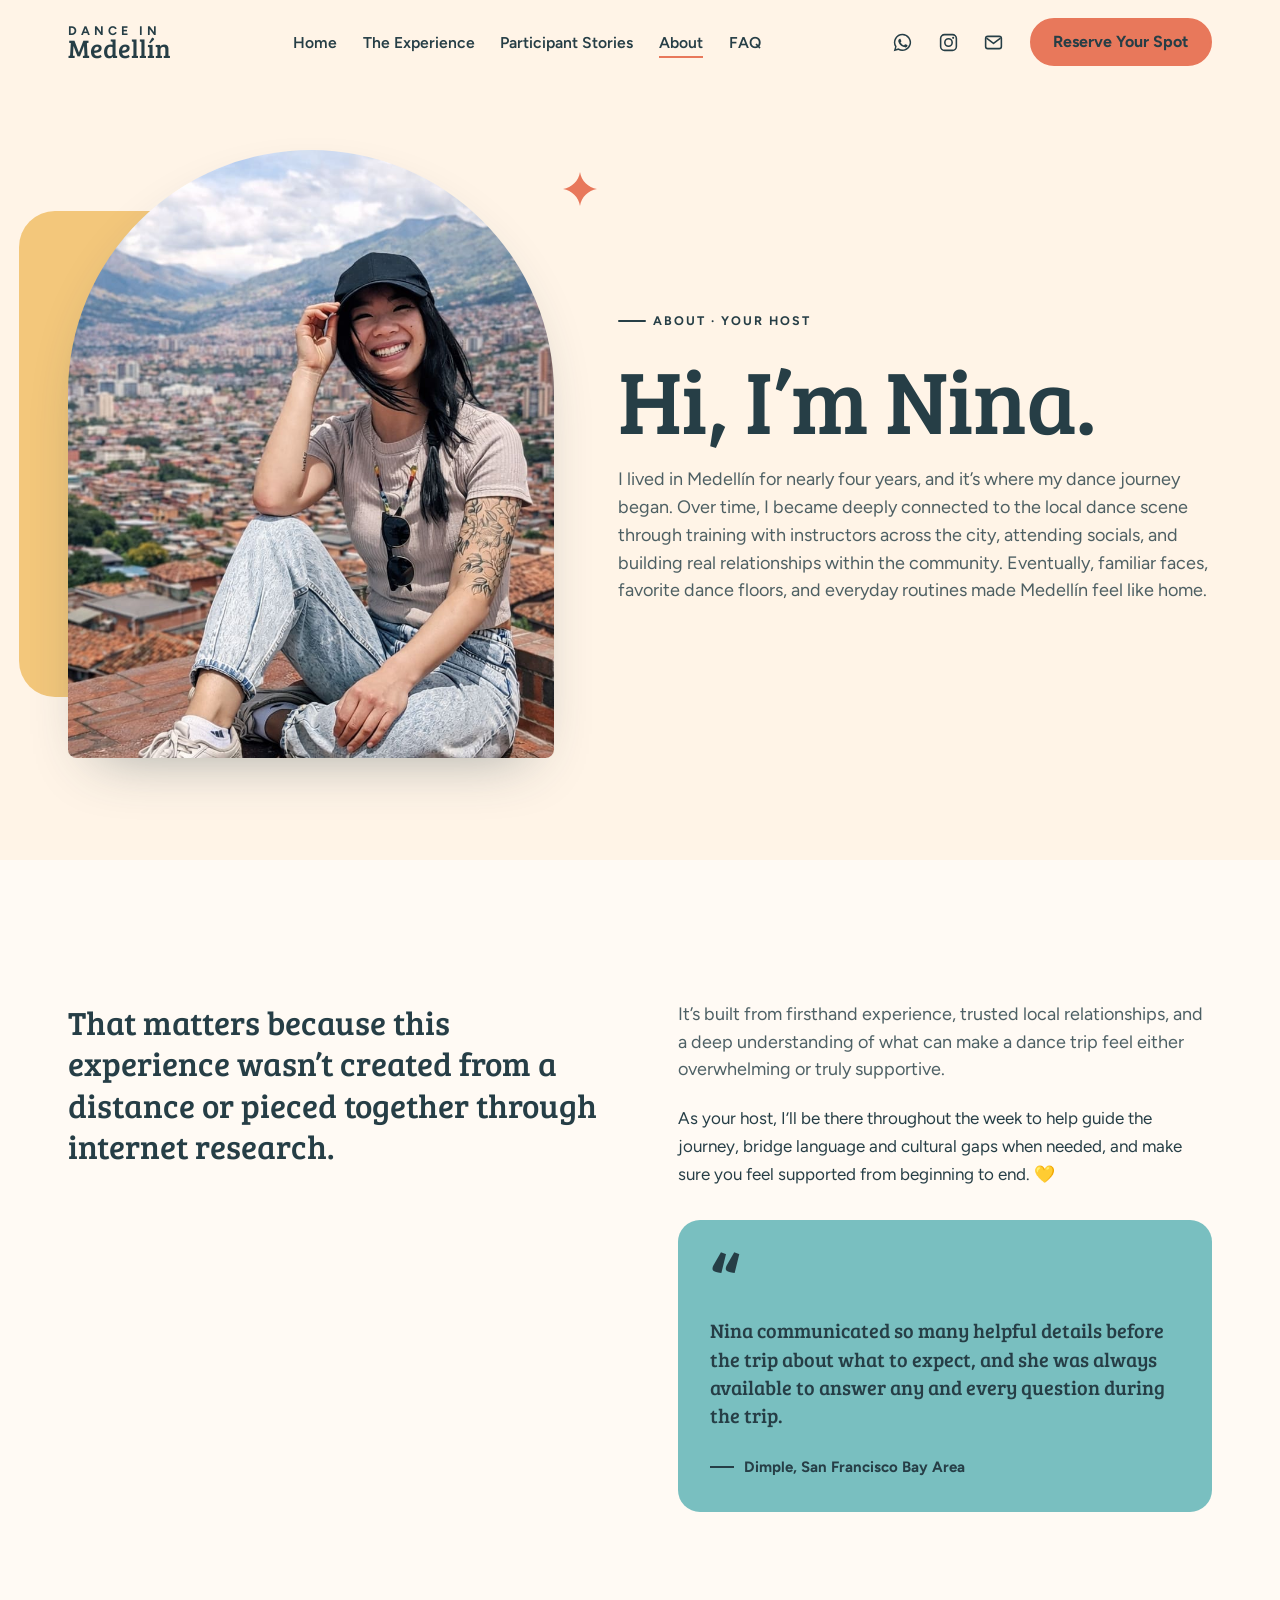
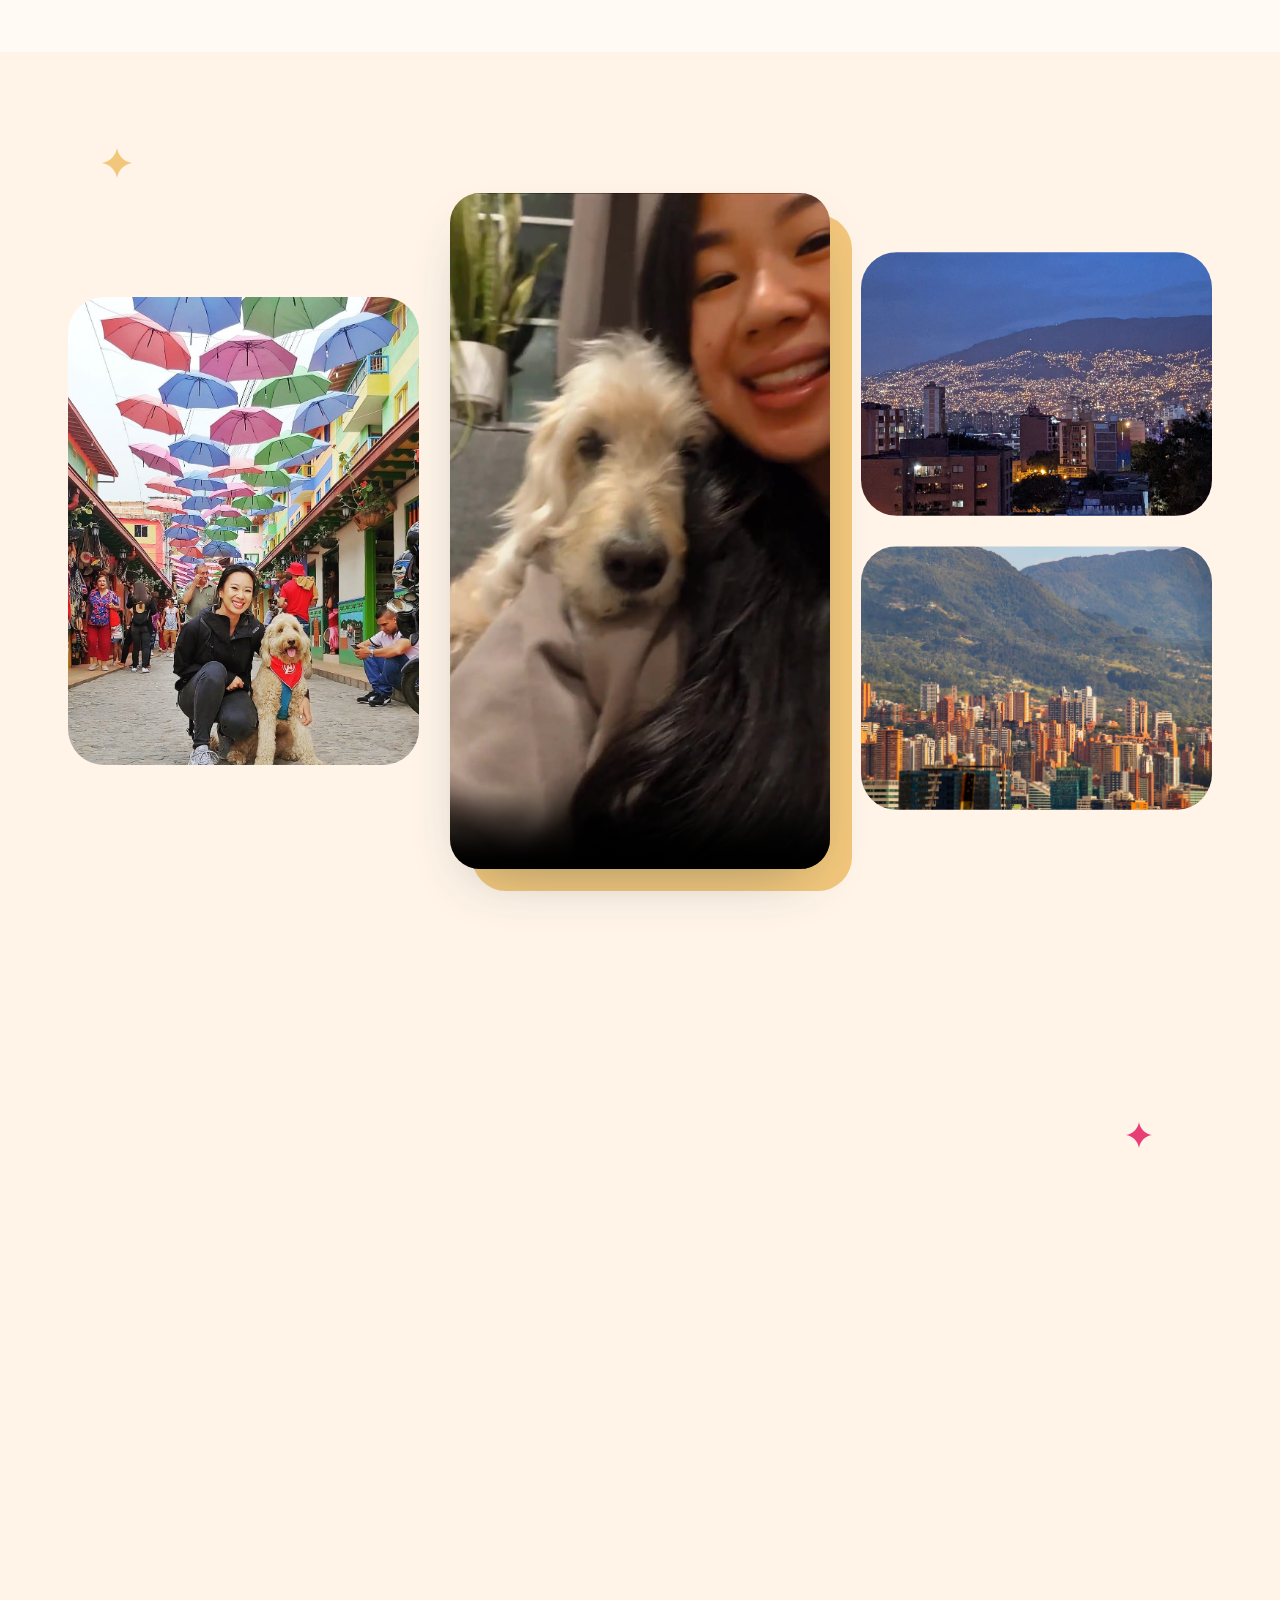
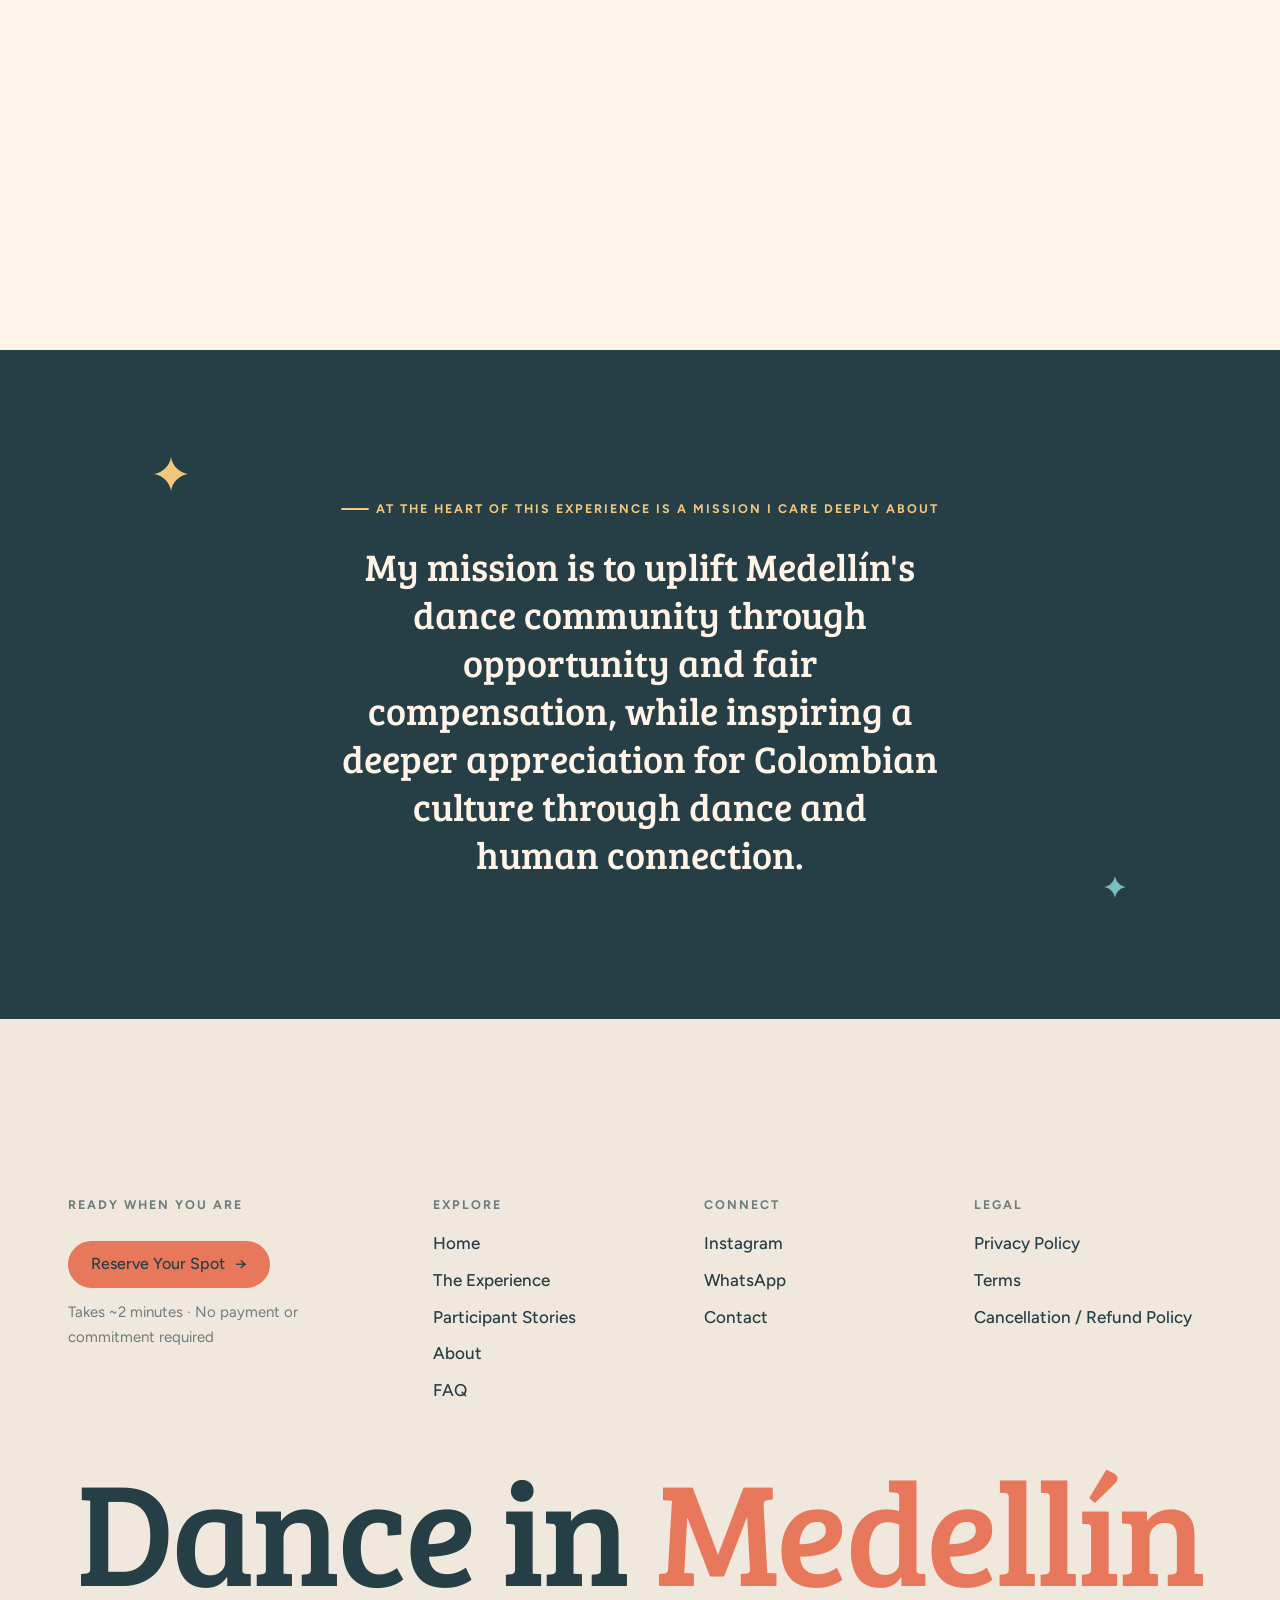
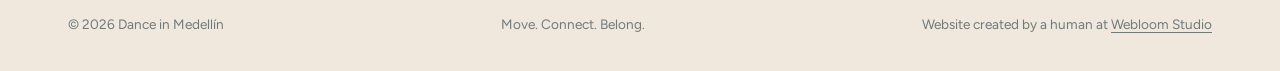
==== commit d712959c: "Apply 3 Nov client feedback: required form fields, Calendly, contact icons, mobile sticky bar, FAQ l" ====
--- a/about.html
+++ b/about.html
@@ -94,10 +94,6 @@
     <div class="container">
       <p class="eyebrow" data-reveal style="color:var(--mango)">At the heart of this experience is a mission I care deeply about</p>
       <p class="big-quote" data-reveal style="font-size:clamp(1.6rem,3vw,2.6rem)">My mission is to uplift Medellín's dance community through opportunity and fair compensation, while inspiring a deeper appreciation for Colombian culture through dance and human connection.</p>
-      <div class="cta-block center" data-reveal style="margin-top:2.6rem">
-        <a class="btn" href="reserve.html">Reserve Your Spot <span class="arrow">→</span></a>
-        <p class="cta-note">Takes ~2 minutes · No payment or commitment required</p>
-      </div>
     </div>
   </section>
 
--- a/css/styles.css
+++ b/css/styles.css
@@ -189,6 +189,13 @@
 .nav-links a:hover::after, .nav-links a[aria-current="page"]::after { transform: scaleX(1); transform-origin: left; }
 .nav-cta { display: flex; align-items: center; gap: 1rem; }
 .nav-cta .btn { font-size: 1rem; padding: .85em 1.35em; }
+.icon-row { display: flex; align-items: center; gap: .35rem; }
+.icon-row a { width: 40px; height: 40px; display: grid; place-items: center; border-radius: 50%; color: var(--ink); transition: background .3s, color .3s, transform .3s var(--ease); }
+.icon-row a:hover, .icon-row a:focus-visible { background: var(--ink); color: var(--coconut); transform: translateY(-2px); }
+.icon-row svg { width: 21px; height: 21px; }
+.mobile-bar { display: none; }
+.footer__legal .credit a { text-decoration: underline; text-underline-offset: 3px; transition: color .3s; }
+.footer__legal .credit a:hover { color: var(--papaya); }
 .burger {
   display: none; width: 48px; height: 48px; border: 0; border-radius: 50%;
   background: var(--ink); cursor: pointer; position: relative;
@@ -592,7 +599,7 @@
 .slider-ctrl { display: flex; gap: 10px; }
 .slider-ctrl button { width: 52px; height: 52px; border-radius: 50%; border: 2px solid var(--ink); background: transparent; cursor: pointer; display: grid; place-items: center; transition: background .3s, color .3s; }
 .slider-ctrl button:hover { background: var(--ink); color: var(--coconut); }
-.amenities { display: flex; flex-wrap: wrap; gap: .6rem; margin-top: 1.6rem; }
+.amenities { display: flex; flex-wrap: wrap; gap: .6rem; margin-top: 1.6rem; flex: 1 1 320px; }
 .pill { border: 1.5px solid var(--ink); border-radius: 999px; padding: .45rem 1rem; font-size: .88rem; font-weight: 600; }
 
 .suites { display: grid; grid-template-columns: 1fr 1fr; gap: 28px; margin-top: clamp(40px, 5vw, 64px); }
@@ -608,7 +615,8 @@
 
 .incl { display: grid; grid-template-columns: 1.3fr 1fr; gap: 28px; }
 .incl__box { border-radius: var(--radius-lg); padding: clamp(28px, 4vw, 52px); }
-.incl__box--yes { background: var(--paper); }
+.incl { align-items: start; }
+.incl__box--yes { background: var(--paper); border: 2px solid transparent; }
 .incl__box--no { border: 2px solid var(--ink); }
 
 .pricing-box { display: grid; grid-template-columns: 1fr 1fr; gap: 0; background: var(--paper); border-radius: var(--radius-lg); overflow: hidden; margin-top: 28px; }
@@ -669,7 +677,8 @@
 .mission p.big-quote { max-width: 30ch; margin-inline: auto; }
 
 /* FAQ */
-.faq-layout { display: grid; grid-template-columns: 280px 1fr; gap: clamp(32px, 5vw, 80px); align-items: start; }
+.faq-layout { display: grid; grid-template-columns: 1fr; gap: clamp(32px, 5vw, 80px); align-items: start; }
+.faq-layout > div { max-width: 900px; }
 .faq-nav { position: sticky; top: 110px; display: grid; gap: .4rem; }
 .faq-nav a { text-decoration: none; font-weight: 600; padding: .6rem 1rem; border-radius: 999px; transition: background .3s, color .3s; font-size: .95rem; }
 .faq-nav a:hover, .faq-nav a.is-active { background: var(--ink); color: var(--coconut); }
@@ -770,7 +779,16 @@
   .about-video__player { grid-column: 1 / -1; grid-row: 1; justify-self: center; width: min(360px, 78%); margin-bottom: 18px; }
   .about-video__side:not(.about-video__side--stack) { display: flex; }
   .about-video__side:not(.about-video__side--stack) .zoom { aspect-ratio: auto; flex: 1; }
-  .nav-links, .nav-cta .btn { display: none; }
+  .nav-links, .nav-cta .btn, .nav-cta > .icon-row { display: none; }
+  .mobile-bar {
+    display: flex; align-items: center; justify-content: space-between; gap: .6rem;
+    position: fixed; left: 0; right: 0; bottom: 0; z-index: 45;
+    padding: .7rem var(--gutter) calc(.7rem + env(safe-area-inset-bottom));
+    background: rgba(255, 244, 231, .96); backdrop-filter: blur(10px); box-shadow: 0 -1px 0 var(--ink-12);
+  }
+  .mobile-bar .btn { font-size: 1rem; padding: .8em 1.3em; flex: 1; justify-content: center; max-width: 300px; }
+  .menu-open .mobile-bar { display: none; }
+  body { padding-bottom: 76px; }
   .burger { display: block; }
 
 
@@ -806,6 +824,8 @@
    ========================================================= */
 @media (max-width: 750px) {
   :root { --radius-lg: 26px; --radius: 18px; }
+  .pill { padding: .35rem .8rem; font-size: .82rem; }
+  .footer__legal { flex-direction: column; gap: .4rem; }
   body { font-size: 1rem; }
   .nav { height: 72px; }
   .wordmark span { font-size: 1.4rem; }
